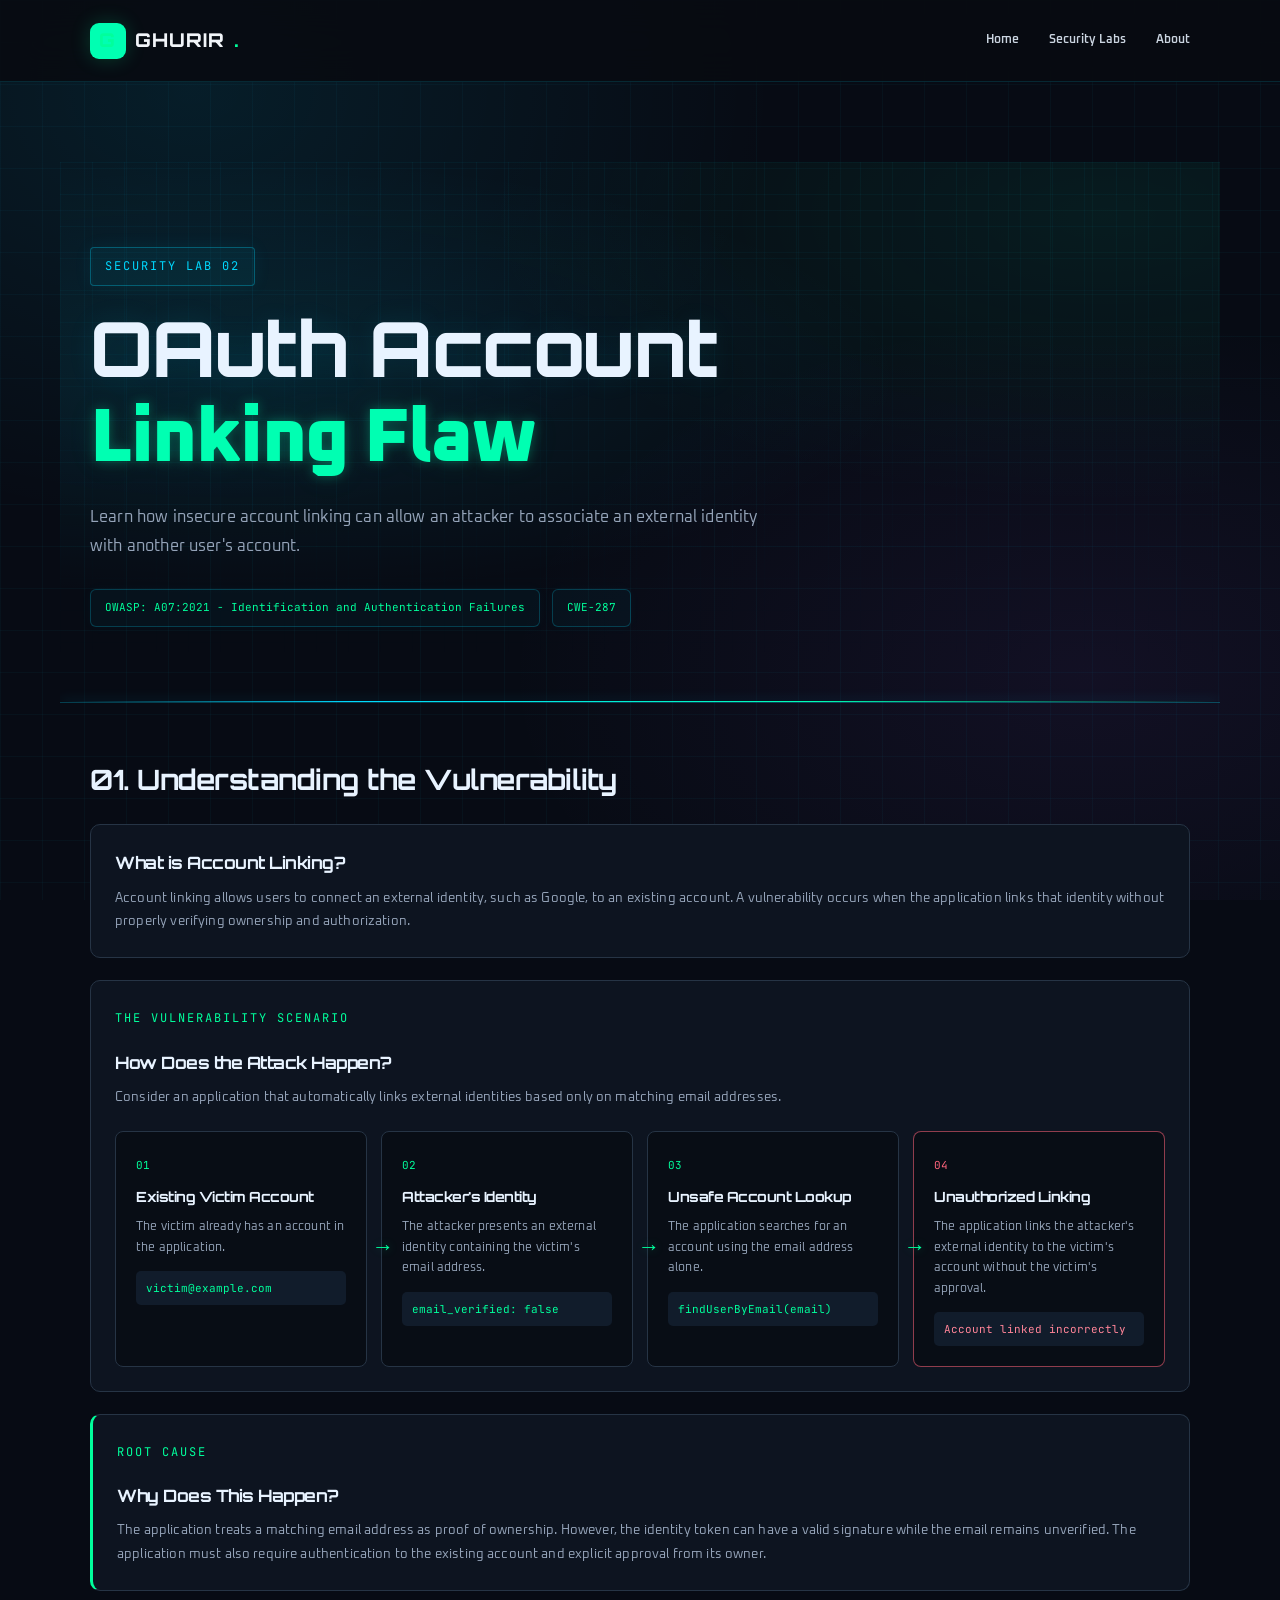
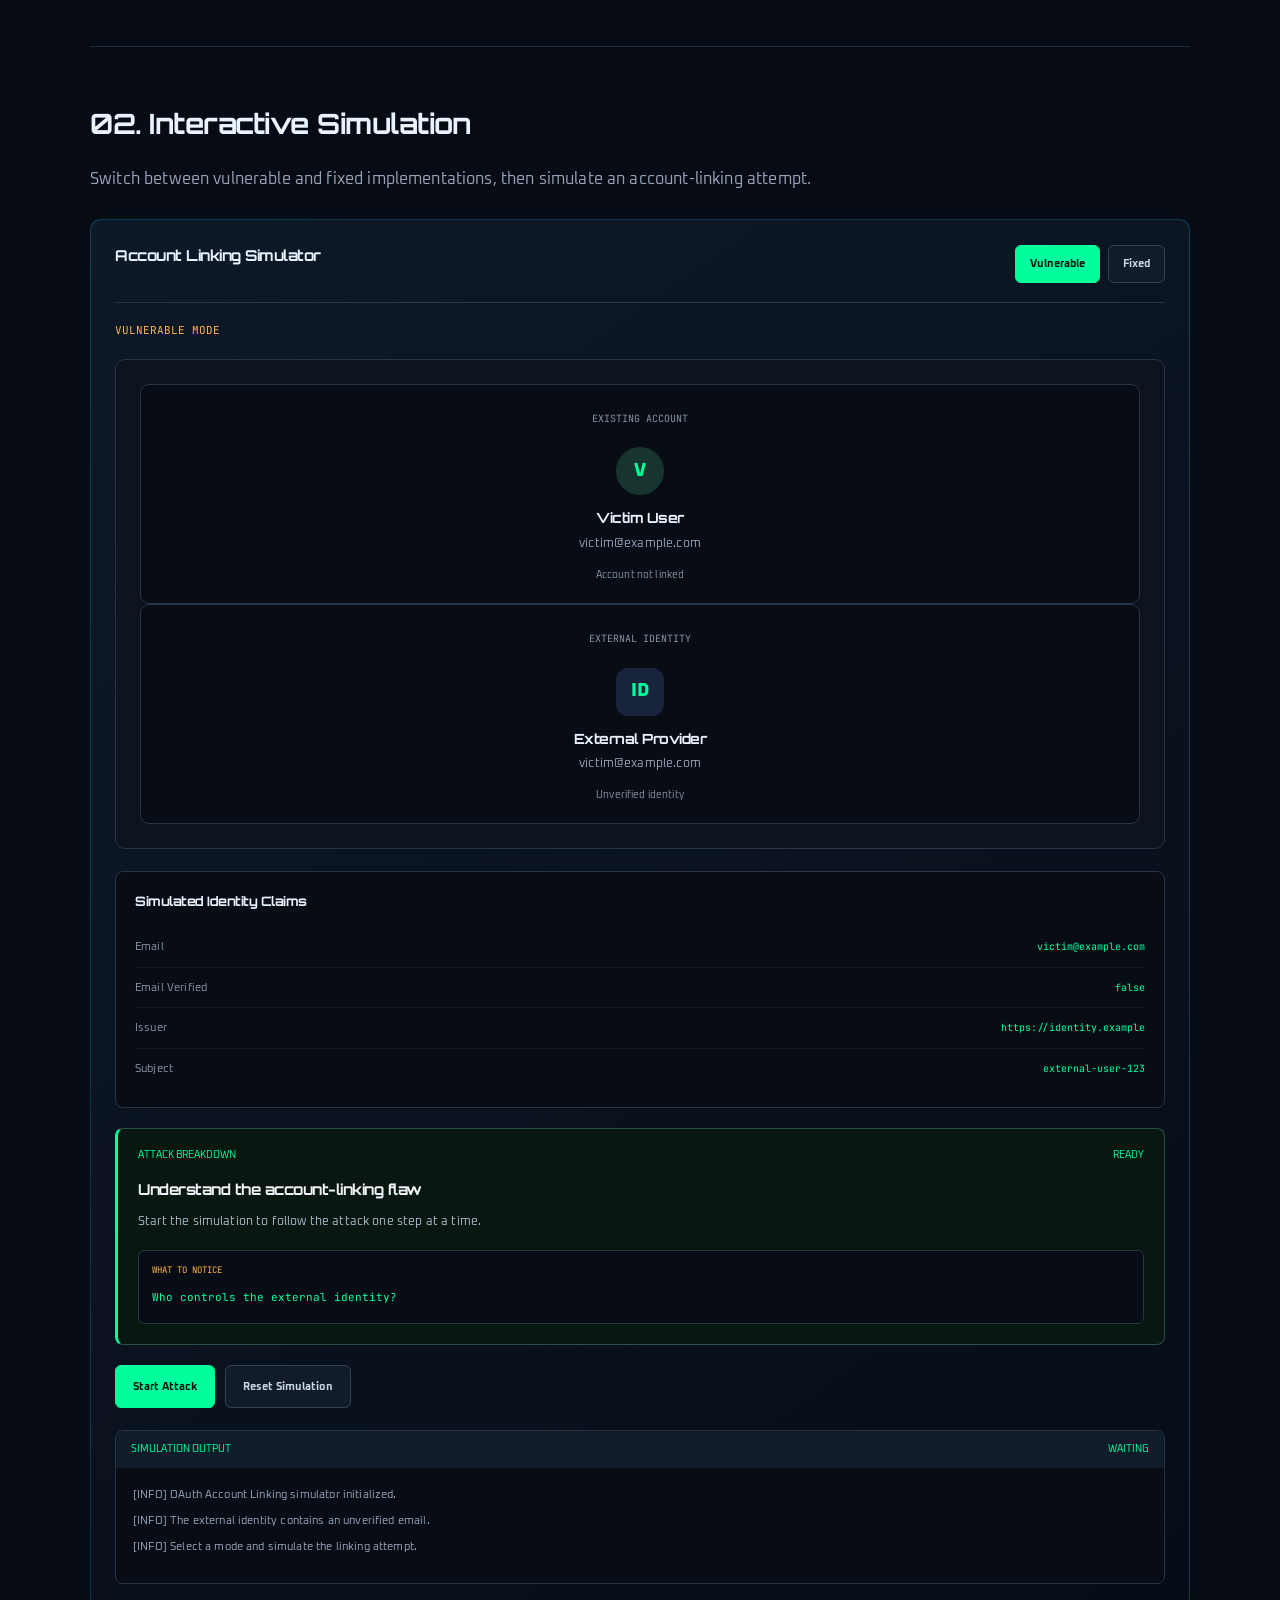
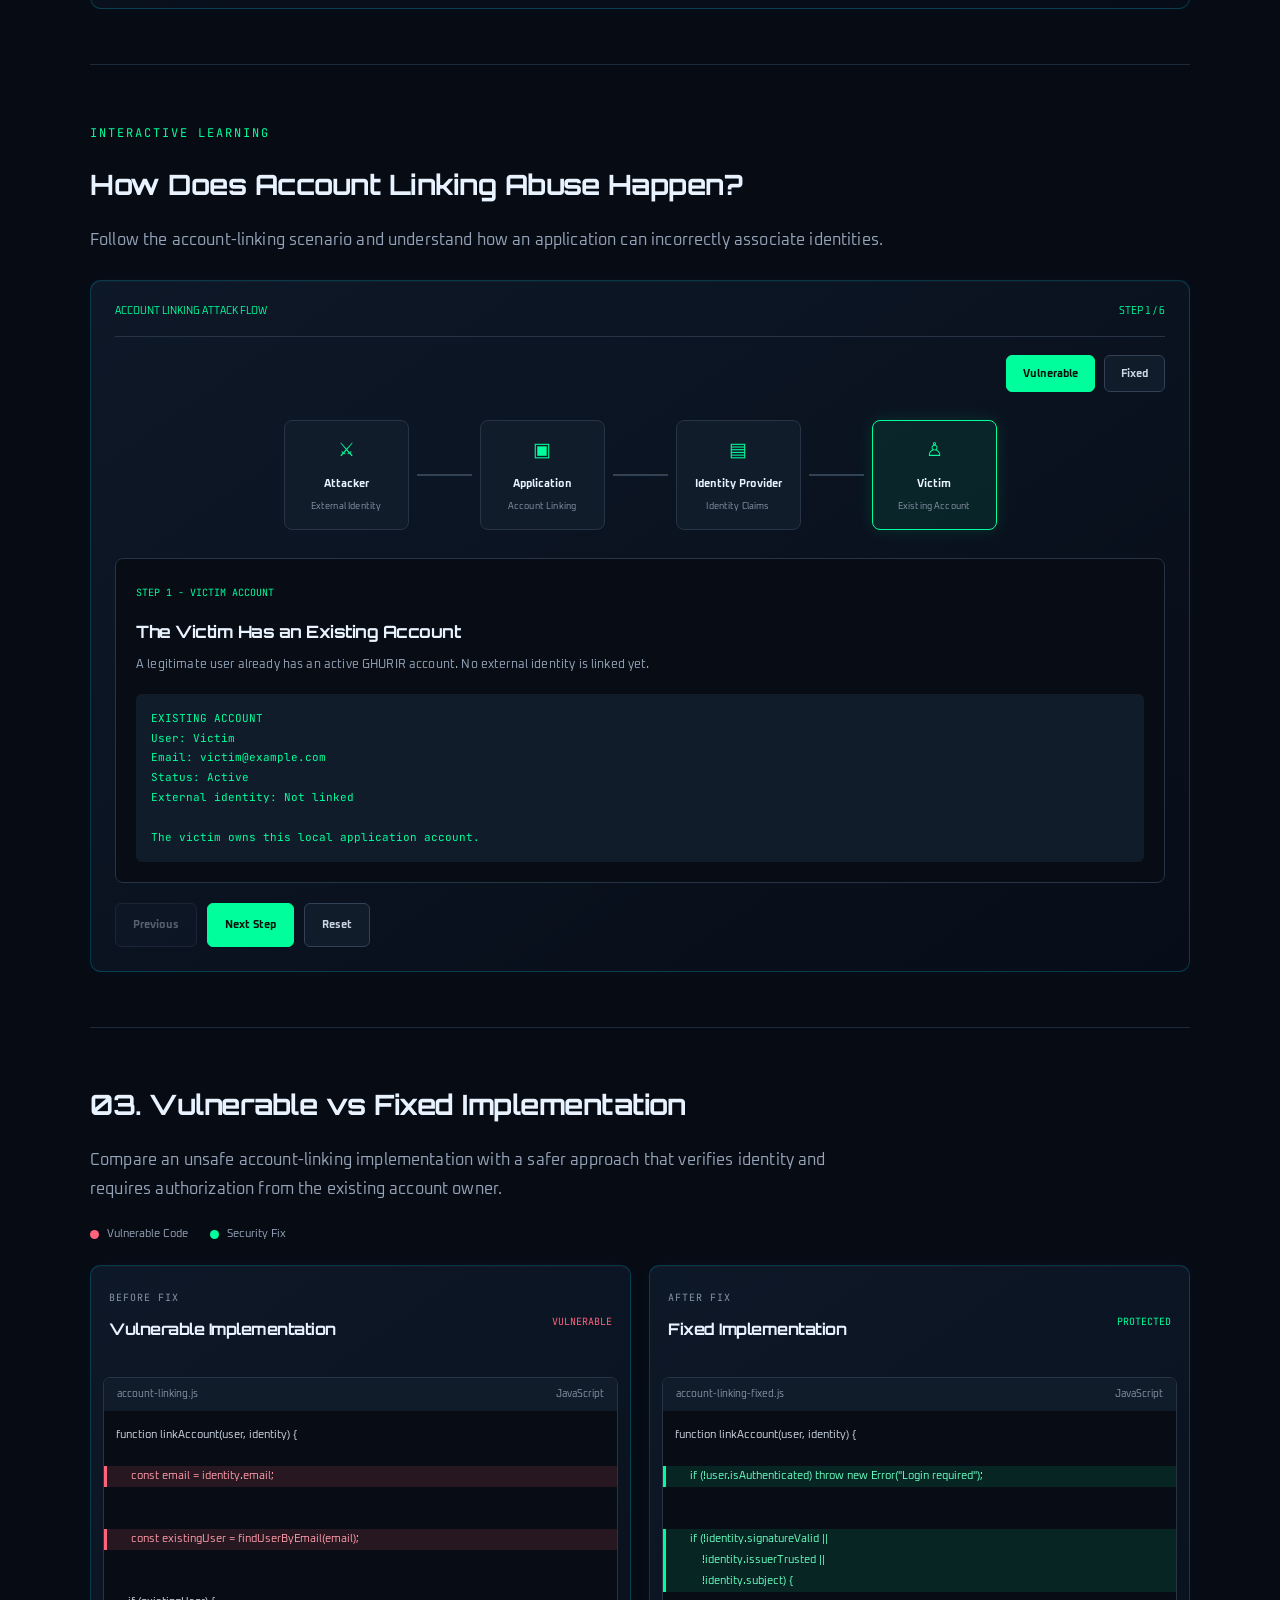
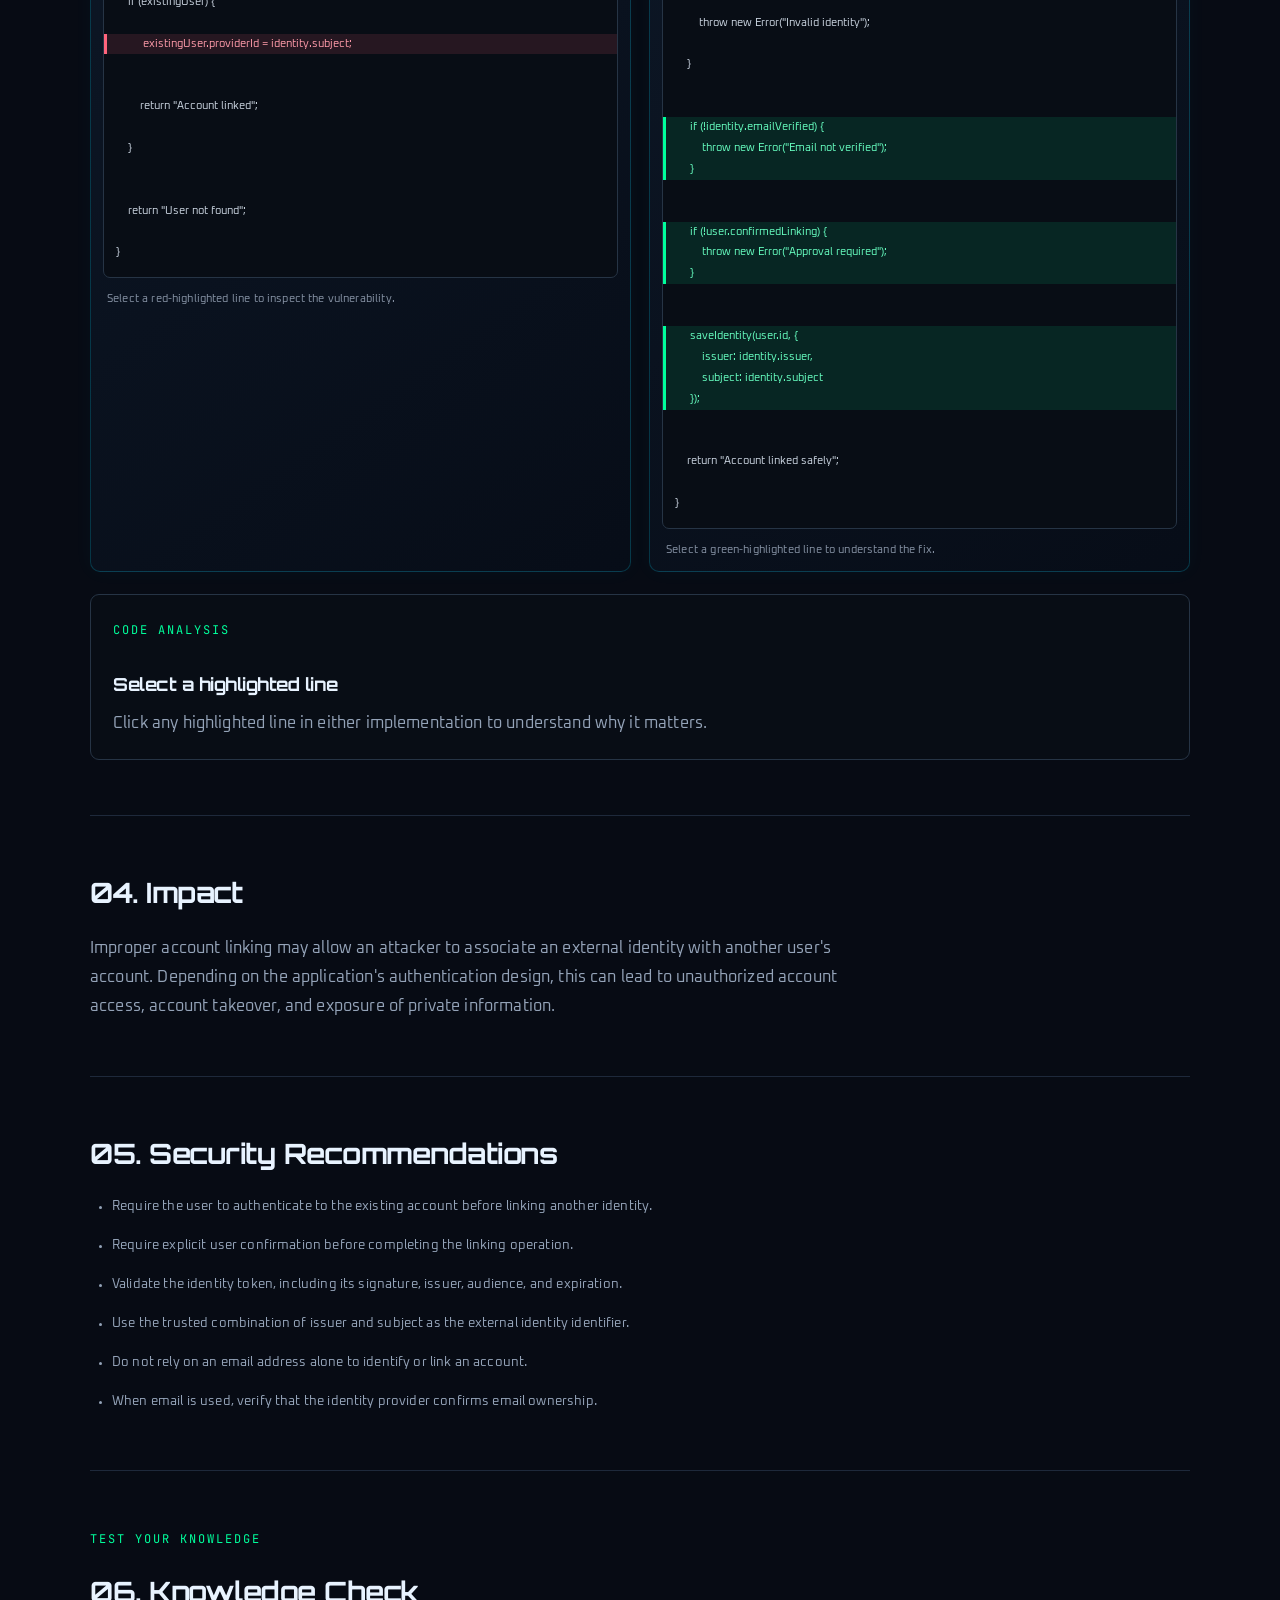
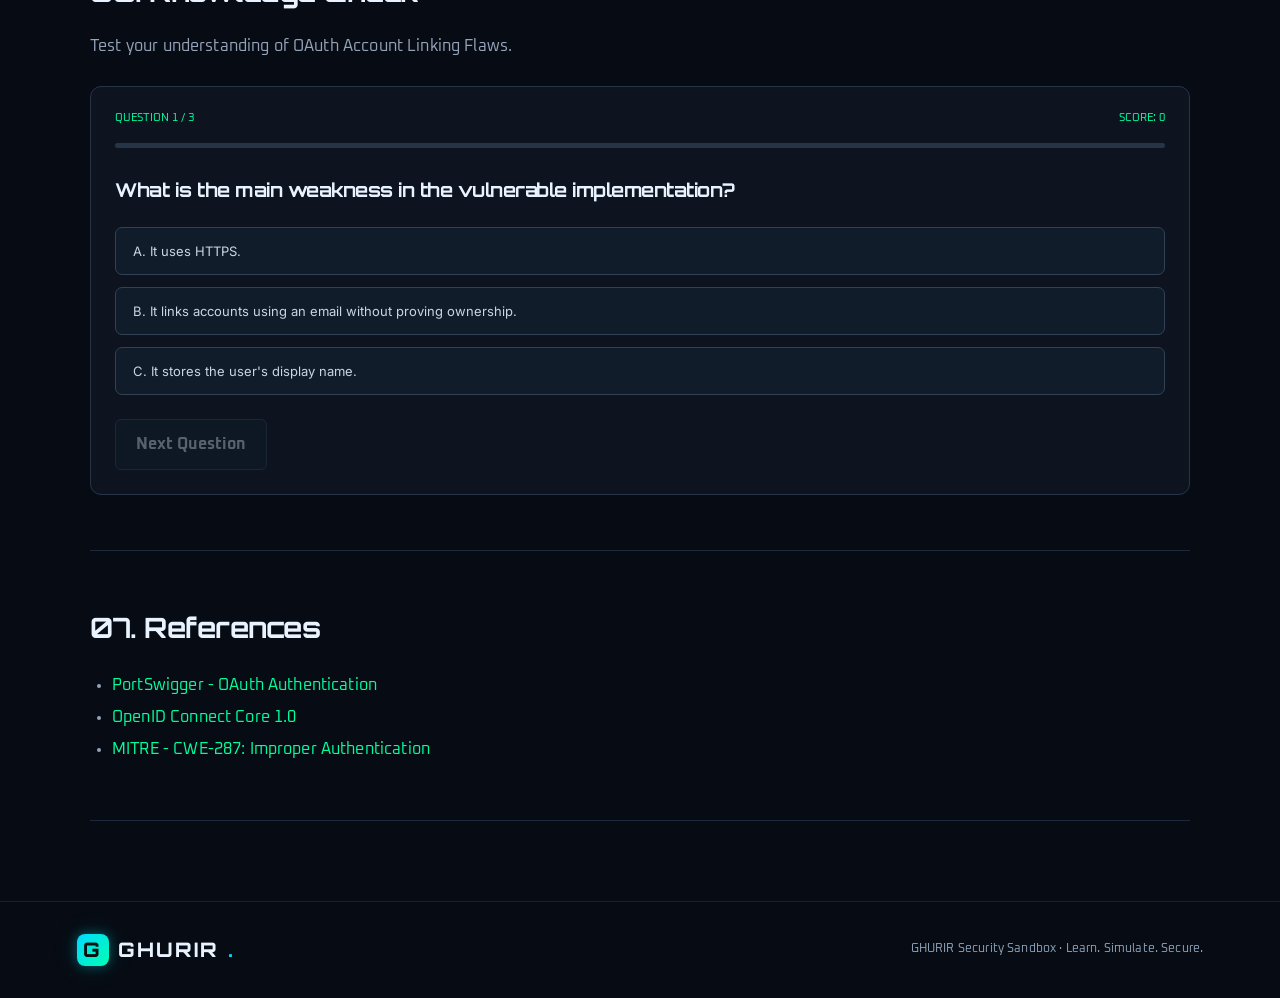
==== pages/oauth-linking.html @ 1323410d "Polish labs and improve UI consistency" ====
<!DOCTYPE html>
<html lang="en">
<head>
    <meta charset="UTF-8">
    <meta name="viewport" content="width=device-width, initial-scale=1.0">
    <meta name="description" content="Interactive OAuth Account Linking Security Lab">
    <title>OAuth Account Linking | GHURIR</title>

    <link rel="stylesheet" href="../css/style.css">
    <link rel="stylesheet" href="../css/lab.css">
</head>

<body>

<header class="navbar">
    <a href="../index.html" class="logo">
            <span class="logo-icon">G</span>
            GHURIR <span class="logo-dot">.</span>
        </a>

    <nav class="nav-links">
        <a href="../index.html">Home</a>
        <a href="../index.html#labs">Security Labs</a>
        <a href="../index.html#about">About</a>
    </nav>

</header>

<main class="lab-container">

    <!-- HERO -->

    <section class="lab-hero">
        <span class="lab-label">SECURITY LAB 02</span>

        <h1>OAuth Account <span>Linking Flaw</span></h1>

        <p>
            Learn how insecure account linking can allow an attacker
            to associate an external identity with another user's account.
        </p>

        <div class="lab-meta">
            <span>OWASP: A07:2021 - Identification and Authentication Failures</span>
            <span>CWE-287</span>
        </div>
    </section>


    <!-- UNDERSTANDING -->

    <section class="lab-section">
        <h2>01. Understanding the Vulnerability</h2>

        <div class="oauth-understanding-intro">
            <h3>What is Account Linking?</h3>
            <p>
                Account linking allows users to connect an external identity,
                such as Google, to an existing account. A vulnerability occurs
                when the application links that identity without properly
                verifying ownership and authorization.
            </p>
        </div>

        <div class="oauth-scenario">
            <div class="oauth-scenario-heading">
                <span class="lab-label">THE VULNERABILITY SCENARIO</span>
                <h3>How Does the Attack Happen?</h3>
                <p>
                    Consider an application that automatically links external
                    identities based only on matching email addresses.
                </p>
            </div>

            <div class="oauth-scenario-grid">
                <article class="oauth-scenario-card">
                    <span class="scenario-number">01</span>
                    <h4>Existing Victim Account</h4>
                    <p>The victim already has an account in the application.</p>
                    <code>victim@example.com</code>
                </article>

                <article class="oauth-scenario-card">
                    <span class="scenario-number">02</span>
                    <h4>Attacker's Identity</h4>
                    <p>
                        The attacker presents an external identity containing
                        the victim's email address.
                    </p>
                    <code>email_verified: false</code>
                </article>

                <article class="oauth-scenario-card">
                    <span class="scenario-number">03</span>
                    <h4>Unsafe Account Lookup</h4>
                    <p>
                        The application searches for an account using the
                        email address alone.
                    </p>
                    <code>findUserByEmail(email)</code>
                </article>

                <article class="oauth-scenario-card scenario-danger">
                    <span class="scenario-number">04</span>
                    <h4>Unauthorized Linking</h4>
                    <p>
                        The application links the attacker's external identity
                        to the victim's account without the victim's approval.
                    </p>
                    <code>Account linked incorrectly</code>
                </article>
            </div>
        </div>

        <div class="oauth-root-cause">
            <span class="lab-label">ROOT CAUSE</span>
            <h3>Why Does This Happen?</h3>
            <p>
                The application treats a matching email address as proof
                of ownership. However, the identity token can have a valid
                signature while the email remains unverified. The application
                must also require authentication to the existing account
                and explicit approval from its owner.
            </p>
        </div>
    </section>


    <!-- SIMULATION -->

    <section class="lab-section" id="oauthSimulation">
        <h2>02. Interactive Simulation</h2>

        <p>
            Switch between vulnerable and fixed implementations,
            then simulate an account-linking attempt.
        </p>

        <div class="oauth-simulator">

            <div class="oauth-sim-header">
                <h3>Account Linking Simulator</h3>

                <div class="oauth-mode-switch">
                    <button type="button"
                            id="oauthVulnerableBtn"
                            class="oauth-mode-btn active">
                        Vulnerable
                    </button>

                    <button type="button"
                            id="oauthFixedBtn"
                            class="oauth-mode-btn">
                        Fixed
                    </button>
                </div>
            </div>

            <div class="oauth-mode-status" id="oauthModeStatus">
                VULNERABLE MODE
            </div>

            <div class="oauth-scenario">

                <div class="oauth-user-card">
                    <span>EXISTING ACCOUNT</span>
                    <div class="oauth-avatar">V</div>
                    <h4>Victim User</h4>
                    <p>victim@example.com</p>
                    <small id="victimAccountStatus">Account not linked</small>
                </div>

                <div class="oauth-provider-card">
                    <span>EXTERNAL IDENTITY</span>
                    <div class="oauth-provider-icon">ID</div>
                    <h4>External Provider</h4>
                    <p id="externalEmail">victim@example.com</p>
                    <small id="externalIdentityStatus">Unverified identity</small>
                </div>

            </div>

            <div class="oauth-input-panel">
                <h4>Simulated Identity Claims</h4>

                <div class="oauth-claim">
                    <label>Email</label>
                    <code id="claimEmail">victim@example.com</code>
                </div>

                <div class="oauth-claim">
                    <label>Email Verified</label>
                    <code id="claimVerified">false</code>
                </div>

                <div class="oauth-claim">
                    <label>Issuer</label>
                    <code>https://identity.example</code>
                </div>

                <div class="oauth-claim">
                    <label>Subject</label>
                    <code>external-user-123</code>
                </div>
            </div>

            <div class="oauth-attack-breakdown">
                <div class="oauth-breakdown-header">
                    <span>ATTACK BREAKDOWN</span>
                    <span id="oauthAttackProgress">READY</span>
                </div>
                <h4 id="oauthAttackTitle">Understand the account-linking flaw</h4>
                <p id="oauthAttackDescription">
                    Start the simulation to follow the attack one step at a time.
                </p>
                <div class="oauth-attack-detail" id="oauthAttackDetail">
                    <span>WHAT TO NOTICE</span>
                    <code>Who controls the external identity?</code>
                </div>
            </div>

            <div class="oauth-actions">
                <button type="button" id="oauthAttackBtn">
                    Simulate Account Linking
                </button>

                <button type="button" id="oauthResetBtn">
                    Reset Simulation
                </button>
            </div>

            <div class="oauth-output">
                <div class="oauth-output-header">
                    <span>SIMULATION OUTPUT</span>
                    <span id="oauthResultStatus">WAITING</span>
                </div>

                <div id="oauthLog" aria-live="polite">
                    <p>[INFO] OAuth Account Linking simulator initialized.</p>
                    <p>Select a mode and simulate an account-linking attempt.</p>
                </div>
            </div>

        </div>
    </section>


    <!-- ATTACK WALKTHROUGH -->

    <section class="lab-section">
        <span class="lab-label">INTERACTIVE LEARNING</span>
        <h2>How Does Account Linking Abuse Happen?</h2>

        <p>
            Follow the account-linking scenario and understand
            how an application can incorrectly associate identities.
        </p>

        <div class="oauth-walkthrough" id="oauthWalkthrough">

            <div class="oauth-walkthrough-header">
                <span>ACCOUNT LINKING ATTACK FLOW</span>
                <span id="oauthWalkProgress">STEP 0 / 5</span>
            </div>

            <div class="oauth-walk-mode-switch">
                <button type="button"
                        id="oauthWalkVulnerableBtn"
                        class="oauth-walk-mode-btn active">
                    Vulnerable
                </button>
                <button type="button"
                        id="oauthWalkFixedBtn"
                        class="oauth-walk-mode-btn">
                    Fixed
                </button>
            </div>

            <div class="oauth-flow">
                <div class="oauth-flow-node" id="oauthAttackerNode">
                    <span>⚔</span>
                    <strong>Attacker</strong>
                    <small>External Identity</small>
                </div>

                <div class="oauth-flow-line" id="oauthLine1"></div>

                <div class="oauth-flow-node" id="oauthAppNode">
                    <span>▣</span>
                    <strong>Application</strong>
                    <small>Account Linking</small>
                </div>

                <div class="oauth-flow-line" id="oauthLine2"></div>

                <div class="oauth-flow-node" id="oauthProviderNode">
                    <span>▤</span>
                    <strong>Identity Provider</strong>
                    <small>Identity Claims</small>
                </div>

                <div class="oauth-flow-line" id="oauthLine3"></div>

                <div class="oauth-flow-node" id="oauthVictimNode">
                    <span>♙</span>
                    <strong>Victim</strong>
                    <small>Existing Account</small>
                </div>
            </div>

            <div class="oauth-step-panel">
                <span id="oauthWalkLabel">READY TO BEGIN</span>
                <h3 id="oauthWalkTitle">Understand the Attack</h3>
                <p id="oauthWalkDescription">
                    Start the walkthrough to see how unsafe account linking works.
                </p>

                <pre id="oauthWalkDetails">Waiting for simulation...</pre>
            </div>

            <div class="oauth-walk-controls">
                <button type="button" id="oauthWalkPrevious" disabled>
                    Previous
                </button>

                <button type="button" id="oauthWalkNext">
                    Start Simulation
                </button>

                <button type="button" id="oauthWalkReset">
                    Reset
                </button>
            </div>

        </div>
    </section>


    <!-- VULNERABLE IMPLEMENTATION -->

    <section class="lab-section" id="oauthCodeComparison">
        <h2>03. Vulnerable vs Fixed Implementation</h2>

        <p>
            Compare an unsafe account-linking implementation
            with a safer approach that verifies identity and
            requires authorization from the existing account owner.
        </p>

        <div class="comparison-legend">
            <span><i class="legend-dot vulnerable-dot"></i> Vulnerable Code</span>
            <span><i class="legend-dot fixed-dot"></i> Security Fix</span>
        </div>

        <div class="code-comparison-grid">

            <article class="comparison-card vulnerable-card">
                <div class="comparison-card-header">
                    <div>
                        <span class="code-label">BEFORE FIX</span>
                        <h3>Vulnerable Implementation</h3>
                    </div>
                    <span class="code-status">VULNERABLE</span>
                </div>

                <div class="code-window">
                    <div class="code-window-bar">
                        <span>account-linking.js</span>
                        <span>JavaScript</span>
                    </div>
                    <pre class="comparison-code"><code><span class="code-line">function linkAccount(user, identity) {</span>
<span class="code-line critical-line" data-explanation="The application takes the email claim from the external identity. At this point, the email has not been proven to belong to the person requesting the link.">    const email = identity.email;</span>
<span class="code-line"></span>
<span class="code-line critical-line" data-explanation="The application searches for an existing local account using only the supplied email. A matching email does not prove that the external identity belongs to that account owner.">    const existingUser = findUserByEmail(email);</span>
<span class="code-line"></span>
<span class="code-line">    if (existingUser) {</span>
<span class="code-line critical-line" data-explanation="This is the dangerous operation: the application attaches the external subject to the existing user's account without requiring that user to authenticate or approve the linking.">        existingUser.providerId = identity.subject;</span>
<span class="code-line"></span>
<span class="code-line">        return "Account linked";</span>
<span class="code-line">    }</span>
<span class="code-line"></span>
<span class="code-line">    return "User not found";</span>
<span class="code-line">}</span></code></pre>
                </div>

                <p class="code-hint">Select a red-highlighted line to inspect the vulnerability.</p>
            </article>

            <article class="comparison-card fixed-card">
                <div class="comparison-card-header">
                    <div>
                        <span class="code-label">AFTER FIX</span>
                        <h3>Fixed Implementation</h3>
                    </div>
                    <span class="code-status">PROTECTED</span>
                </div>

                <div class="code-window">
                    <div class="code-window-bar">
                        <span>account-linking-fixed.js</span>
                        <span>JavaScript</span>
                    </div>
                    <pre class="comparison-code"><code><span class="code-line">function linkAccount(user, identity) {</span>
<span class="code-line fix-line" data-explanation="The person must first authenticate to the existing local account. This helps prove they control the account they want to link.">    if (!user.isAuthenticated) throw new Error("Login required");</span>
<span class="code-line"></span>
<span class="code-line fix-line" data-explanation="The application validates the identity response, including its signature, trusted issuer, and subject. In a real OIDC implementation, audience and expiration must also be validated.">    if (!identity.signatureValid ||
        !identity.issuerTrusted ||
        !identity.subject) {</span>
<span class="code-line">        throw new Error("Invalid identity");</span>
<span class="code-line">    }</span>
<span class="code-line"></span>
<span class="code-line fix-line" data-explanation="Because this example relies on the email claim, it must be verified by the identity provider. A valid token signature alone does not prove email ownership.">    if (!identity.emailVerified) {
        throw new Error("Email not verified");
    }</span>
<span class="code-line"></span>
<span class="code-line fix-line" data-explanation="The existing account owner must explicitly approve the linking operation. This prevents an external identity from being attached without the owner's permission.">    if (!user.confirmedLinking) {
        throw new Error("Approval required");
    }</span>
<span class="code-line"></span>
<span class="code-line fix-line" data-explanation="The external identity is stored using issuer and subject together. This is the stable OIDC identity pair, rather than relying on email as the identity identifier.">    saveIdentity(user.id, {
        issuer: identity.issuer,
        subject: identity.subject
    });</span>
<span class="code-line"></span>
<span class="code-line">    return "Account linked safely";</span>
<span class="code-line">}</span></code></pre>
                </div>

                <p class="code-hint">Select a green-highlighted line to understand the fix.</p>
            </article>

        </div>

        <div class="code-explanation" id="codeExplanation">
            <span class="lab-label">CODE ANALYSIS</span>
            <h3 id="codeExplanationTitle">Select a highlighted line</h3>
            <p id="codeExplanationText">
                Click any highlighted line in either implementation to understand why it matters.
            </p>
        </div>

    </section>


    <!-- IMPACT -->

    <section class="lab-section">
        <h2>04. Impact</h2>

        <p>
            Improper account linking may allow an attacker to associate
            an external identity with another user's account.
            Depending on the application's authentication design,
            this can lead to unauthorized account access,
            account takeover, and exposure of private information.
        </p>
    </section>


    <!-- FIX EXPLANATION -->

    <section class="lab-section">
        <h2>05. Security Recommendations</h2>

        <ul class="oauth-recommendations">
            <li>Require the user to authenticate to the existing account before linking another identity.</li>
            <li>Require explicit user confirmation before completing the linking operation.</li>
            <li>Validate the identity token, including its signature, issuer, audience, and expiration.</li>
            <li>Use the trusted combination of issuer and subject as the external identity identifier.</li>
            <li>Do not rely on an email address alone to identify or link an account.</li>
            <li>When email is used, verify that the identity provider confirms email ownership.</li>
        </ul>
    </section>




 <!-- KNOWLEDGE CHECK -->

    <section class="lab-section" id="oauthKnowledgeCheck">
        <span class="lab-label">TEST YOUR KNOWLEDGE</span>
        <h2>06. Knowledge Check</h2>

        <p>
            Test your understanding of OAuth Account Linking Flaws.
        </p>

        <div class="quiz-container oauth-quiz" id="oauthQuiz">
            <div class="oauth-quiz-placeholder">
                Knowledge Check will be available soon.
            </div>
        </div>
    </section>

    <!-- REFERENCES -->

    <section class="lab-section">
        <h2>07. References</h2>

        <ul>
            <li>
                <a href="https://portswigger.net/web-security/oauth"
                   target="_blank" rel="noopener noreferrer">
                    PortSwigger - OAuth Authentication
                </a>
            </li>

            <li>
                <a href="https://openid.net/specs/openid-connect-core-1_0.html"
                   target="_blank" rel="noopener noreferrer">
                    OpenID Connect Core 1.0
                </a>
            </li>

            <li>
                <a href="https://cwe.mitre.org/data/definitions/287.html"
                   target="_blank" rel="noopener noreferrer">
                    MITRE - CWE-287: Improper Authentication
                </a>
            </li>
        </ul>
    </section>

</main>

<footer class="footer">
    <a href="../index.html" class="logo">
        <span class="logo-mark">G</span>
        GHURIR<span class="logo-dot">.</span>
    </a>

    <p>GHURIR Security Sandbox · Learn. Simulate. Secure.</p>
</footer>

<script src="../js/oauth-linking.js"></script>

</body>
</html>
---- css/style.css ----
@import url('https://fonts.googleapis.com/css2?family=Inter:wght@400;500;600;700;800;900&family=JetBrains+Mono:wght@400;500;600&family=Orbitron:wght@400;500;600;700;800&family=Oxanium:wght@400;500;600;700;800&display=swap');

:root {
    --bg: #080b12;
    --bg-secondary: #0d121c;
    --surface: #111925;
    --surface-hover: #162231;
    --primary: #00ff9c;
    --primary-dark: #00cc7d;
    --text: #f1f5f9;
    --muted: #8793a5;
    --border: rgba(255,255,255,0.08);
    --font-main: 'Inter', sans-serif;
    --font-code: 'JetBrains Mono', monospace;
}

* {
    margin: 0;
    padding: 0;
    box-sizing: border-box;
}

html {
    scroll-behavior: smooth;
    scroll-padding-top: 90px;
}

body {
    background: var(--bg);
    color: var(--text);
    font-family: var(--font-main);
    line-height: 1.6;
    overflow-x: hidden;
}

a {
    color: inherit;
    text-decoration: none;
}

button, input {
    font: inherit;
}

::selection {
    background: var(--primary);
    color: #06110c;
}

.container {
    width: min(1180px, calc(100% - 48px));
    margin-inline: auto;
}

.section-label {
    color: var(--primary);
    font-family: var(--font-code);
    font-size: 11px;
    font-weight: 600;
    letter-spacing: 2px;
}

.logo {
    display: inline-flex;
    align-items: center;
    gap: 9px;
    font-size: 20px;
    font-weight: 900;
    letter-spacing: 2px;
}

.logo-mark {
    display: grid;
    place-items: center;
    width: 32px;
    height: 32px;
    border-radius: 9px;
    background: var(--primary);
    color: #06110c;
    font-weight: 900;
    box-shadow: 0 0 20px rgba(0,255,156,.2);
}

.logo-dot {
    color: var(--primary);
}

.primary-button,
.secondary-button {
    display: inline-flex;
    align-items: center;
    justify-content: center;
    gap: 12px;
    min-height: 48px;
    padding: 0 22px;
    border-radius: 7px;
    font-size: 13px;
    font-weight: 700;
    transition: .25s ease;
}

.primary-button {
    background: var(--primary);
    color: #06110c;
}

.primary-button:hover {
    background: #62ffc0;
    transform: translateY(-3px);
    box-shadow: 0 8px 30px rgba(0,255,156,.18);
}

.secondary-button {
    border: 1px solid var(--border);
    color: var(--text);
}

.secondary-button:hover {
    border-color: var(--primary);
    color: var(--primary);
}

.footer {
    border-top: 1px solid var(--border);
    padding: 32px 6%;
    display: flex;
    align-items: center;
    justify-content: space-between;
    gap: 20px;
    color: var(--muted);
    font-size: 12px;
}

.footer .logo {
    color: var(--text);
}

@media (max-width: 700px) {
    .footer {
        flex-direction: column;
        text-align: center;
    }
}

/* ==========================================
   GHURIR — CYBER OPERATIONS VISUAL IDENTITY
========================================== */

:root {
    --bg: #070b14;
    --bg-secondary: #0a1220;
    --surface: #0e1929;
    --surface-hover: #14243a;
    --primary: #00ffb2;
    --primary-dark: #00d99a;
    --cyan: #00d9ff;
    --purple: #a855f7;
    --text: #e8f3ff;
    --muted: #8ca2b8;
    --border: rgba(0, 217, 255, 0.14);
    --font-display: 'Orbitron', sans-serif;
    --font-tech: 'Oxanium', sans-serif;
    --font-main: 'Inter', sans-serif;
    --font-code: 'JetBrains Mono', monospace;
}

body {
    background-color: var(--bg);
    background-image:
        linear-gradient(rgba(0, 217, 255, 0.035) 1px, transparent 1px),
        linear-gradient(90deg, rgba(0, 217, 255, 0.035) 1px, transparent 1px),
        radial-gradient(ellipse at 15% 10%, rgba(0, 217, 255, 0.09), transparent 38%),
        radial-gradient(ellipse at 85% 75%, rgba(168, 85, 247, 0.07), transparent 38%);
    background-size: 42px 42px, 42px 42px, auto, auto;
    background-attachment: fixed;
}

h1, h2, h3 {
    text-wrap: balance;
}

.logo {
    font-family: var(--font-display);
    letter-spacing: 2px;
}

.logo-mark,
.logo-icon {
    border-radius: 8px;
    background: linear-gradient(135deg, var(--cyan), var(--primary));
    box-shadow:
        0 0 12px rgba(0, 217, 255, 0.35),
        0 0 28px rgba(0, 255, 178, 0.12);
}

.logo-dot {
    color: var(--cyan);
}

.section-label,
.eyebrow,
.status-dot {
    font-family: var(--font-code);
}

.primary-button,
.nav-button {
    background: linear-gradient(110deg, var(--primary), var(--cyan));
    color: #041018;
    border: 1px solid rgba(0, 217, 255, 0.5);
    box-shadow: 0 0 18px rgba(0, 217, 255, 0.13);
}

.primary-button:hover,
.nav-button:hover {
    box-shadow:
        0 0 16px rgba(0, 255, 178, 0.3),
        0 0 35px rgba(0, 217, 255, 0.18);
    transform: translateY(-3px);
}

.secondary-button {
    border-color: rgba(0, 217, 255, 0.28);
    background: rgba(10, 18, 32, 0.55);
}

.secondary-button:hover {
    border-color: var(--cyan);
    color: var(--cyan);
    box-shadow: 0 0 18px rgba(0, 217, 255, 0.1);
}

::selection {
    background: var(--cyan);
    color: #061018;
}

:focus-visible {
    outline: 2px solid var(--cyan);
    outline-offset: 4px;
}

@media (prefers-reduced-motion: no-preference) {
    .logo-mark {
        animation: ghurirPulse 4s ease-in-out infinite;
    }

    @keyframes ghurirPulse {
        0%, 100% {
            box-shadow: 0 0 12px rgba(0, 217, 255, 0.25);
        }
        50% {
            box-shadow:
                0 0 18px rgba(0, 217, 255, 0.5),
                0 0 32px rgba(0, 255, 178, 0.16);
        }
    }
}

/* ==========================================
   FUTURISTIC CYBER TYPOGRAPHY
========================================== */

body,
body * {
    font-family: 'Oxanium', sans-serif;
}

h1, h2, h3, h4, h5, h6 {
    font-family: 'Orbitron', sans-serif;
    letter-spacing: -0.5px;
}

.logo,
.logo span,
.navbar .logo {
    font-family: 'Orbitron', sans-serif !important;
    font-weight: 800;
    letter-spacing: 2px;
}

button,
a,
input,
select,
textarea {
    font-family: 'Oxanium', sans-serif;
}

.lab-label,
code,
pre,
.terminal,
.terminal *,
.quiz-header,
.upload-log,
.upload-mode-status {
    font-family: 'JetBrains Mono', monospace !important;
}

p, li, small, label {
    font-family: 'Oxanium', sans-serif;
    letter-spacing: 0.15px;
}
---- css/lab.css ----
/* ==============================
   GHURIR - SECURITY LAB STYLES
================================ */

.lab-container {
    width: min(1100px, 90%);
    margin: 0 auto;
    padding: 80px 0;
}

.lab-hero {
    padding: 70px 0;
    border-bottom: 1px solid var(--border, #1e293b);
}

.lab-label {
    display: inline-block;
    color: #00ff9c;
    font-family: "JetBrains Mono", monospace;
    font-size: 12px;
    letter-spacing: 2px;
    margin-bottom: 20px;
}

.lab-hero h1 {
    font-size: clamp(42px, 7vw, 76px);
    line-height: 1.1;
    margin-bottom: 22px;
}

.lab-hero h1 span {
    color: #00ff9c;
}

.lab-hero p,
.lab-section > p {
    color: #94a3b8;
    line-height: 1.8;
    max-width: 800px;
}

.lab-meta {
    display: flex;
    flex-wrap: wrap;
    gap: 12px;
    margin-top: 28px;
}

.lab-meta span {
    padding: 9px 14px;
    border: 1px solid #263445;
    border-radius: 6px;
    color: #00ff9c;
    font-family: "JetBrains Mono", monospace;
    font-size: 11px;
}

.lab-section {
    padding: 55px 0;
    border-bottom: 1px solid #1e293b;
}

.lab-section h2 {
    font-size: 28px;
    margin-bottom: 18px;
}

.lab-section h3 {
    font-size: 16px;
    margin-bottom: 16px;
}

.simulation-panel {
    margin-top: 28px;
    padding: 26px;
    background: #0d1420;
    border: 1px solid #263445;
    border-radius: 12px;
}

.simulation-header,
.simulation-status {
    display: flex;
    justify-content: space-between;
    align-items: center;
    flex-wrap: wrap;
    gap: 16px;
}

.simulation-header {
    padding-bottom: 22px;
    border-bottom: 1px solid #263445;
    font-weight: 700;
}

.mode-switch {
    display: flex;
    gap: 8px;
}

.mode-btn,
.payload-btn,
.secondary-btn {
    padding: 10px 14px;
    border: 1px solid #334155;
    border-radius: 6px;
    background: #111c2b;
    color: #cbd5e1;
    cursor: pointer;
    font-family: inherit;
    transition: 0.2s ease;
}

.mode-btn:hover,
.payload-btn:hover,
.secondary-btn:hover {
    border-color: #00ff9c;
    color: #00ff9c;
}

.mode-btn.active {
    background: #00ff9c;
    color: #07110d;
    border-color: #00ff9c;
    font-weight: 700;
}

.simulation-status {
    padding: 18px 0;
    color: #94a3b8;
    font-family: "JetBrains Mono", monospace;
    font-size: 12px;
}

#modeStatus {
    color: #ffb84d;
    font-weight: 700;
}

.payload-section {
    margin-top: 18px;
}

.payload-buttons {
    display: flex;
    flex-wrap: wrap;
    gap: 10px;
}

.payload-btn {
    font-family: "JetBrains Mono", monospace;
    font-size: 11px;
    text-align: left;
}

.payload-btn.selected {
    border-color: #00ff9c;
    color: #00ff9c;
    background: #09251d;
}

.simulation-actions {
    display: flex;
    flex-wrap: wrap;
    gap: 10px;
    margin-top: 26px;
}

.primary-btn {
    padding: 12px 18px;
    border: 1px solid #00ff9c;
    border-radius: 6px;
    background: #00ff9c;
    color: #07110d;
    font-weight: 700;
    cursor: pointer;
    font-family: inherit;
}

.primary-btn:hover {
    background: #00d982;
}

.simulation-output {
    margin-top: 28px;
    padding-top: 22px;
    border-top: 1px solid #263445;
}

.simulation-log {
    min-height: 150px;
    max-height: 300px;
    overflow-y: auto;
    padding: 16px;
    border: 1px solid #263445;
    border-radius: 8px;
    background: #080d15;
    font-family: "JetBrains Mono", monospace;
    font-size: 12px;
}

.simulation-log p {
    margin: 0 0 12px;
    line-height: 1.7;
    overflow-wrap: anywhere;
}

.log-info {
    color: #94a3b8;
}

.log-success {
    color: #00ff9c;
}

.log-warning {
    color: #ffb84d;
}

.log-error {
    color: #ff647c;
}

.code-block {
    margin-top: 22px;
    padding: 24px;
    overflow-x: auto;
    border: 1px solid #263445;
    border-radius: 8px;
    background: #080d15;
    color: #cbd5e1;
    line-height: 1.8;
    font-size: 13px;
}

.lab-section ul {
    padding-left: 22px;
    color: #94a3b8;
    line-height: 2;
}

.lab-section a {
    color: #00ff9c;
    text-decoration: none;
}

.lab-section a:hover {
    text-decoration: underline;
}

@media (max-width: 650px) {
    .lab-container {
        padding: 45px 0;
    }

    .lab-hero {
        padding: 45px 0;
    }

    .lab-section {
        padding: 38px 0;
    }

    .lab-section h2 {
        font-size: 23px;
    }

    .simulation-panel {
        padding: 16px;
    }

    .simulation-header {
        align-items: flex-start;
    }

    .mode-switch {
        width: 100%;
    }

    .mode-btn {
        flex: 1;
    }

    .simulation-actions button {
        width: 100%;
    }
}

/* LAB PAGE NAVIGATION */

.navbar {
    min-height: 82px;
    padding: 0 7%;
    display: flex;
    align-items: center;
    justify-content: space-between;
    border-bottom: 1px solid var(--border);
    background: rgba(8, 11, 18, 0.92);
    backdrop-filter: blur(18px);
    position: sticky;
    top: 0;
    z-index: 100;
}

.logo-icon {
    display: grid;
    place-items: center;
    width: 36px;
    height: 36px;
    border-radius: 9px;
    background: var(--primary);
    color: #06110c;
    font-weight: 900;
    box-shadow: 0 0 20px rgba(0, 255, 156, 0.2);
}

.nav-links {
    display: flex;
    align-items: center;
    gap: 36px;
}

.nav-links a {
    color: var(--muted);
    font-size: 12px;
    font-weight: 600;
    transition: 0.2s;
}

.nav-links a:hover {
    color: var(--primary);
}

.nav-cta {
    padding: 10px 16px;
    border: 1px solid rgba(0, 255, 156, 0.35);
    border-radius: 6px;
    color: var(--primary);
    font-size: 12px;
    font-weight: 700;
    transition: 0.2s;
}

.nav-cta:hover {
    background: rgba(0, 255, 156, 0.09);
}

@media (max-width: 650px) {
    .navbar {
        padding: 0 5%;
    }

    .nav-links {
        display: none;
    }

    .nav-cta {
        font-size: 10px;
        padding: 9px;
    }
}

/* ATTACK WALKTHROUGH */

.walkthrough-panel {
    margin-top: 28px;
    padding: 26px;
    background: #0d1420;
    border: 1px solid #263445;
    border-radius: 12px;
}

.walkthrough-topbar,
.http-example-header {
    display: flex;
    justify-content: space-between;
    align-items: center;
    gap: 12px;
    color: #00ff9c;
    font-family: "JetBrains Mono", monospace;
    font-size: 11px;
}

.walkthrough-topbar {
    padding-bottom: 20px;
    border-bottom: 1px solid #263445;
}

.attack-diagram {
    display: grid;
    grid-template-columns: repeat(7, minmax(0, 1fr));
    align-items: center;
    gap: 8px;
    padding: 45px 0;
}

.attack-node {
    grid-column: span 1;
    min-width: 0;
    min-height: 125px;
    padding: 14px 6px;
    display: flex;
    flex-direction: column;
    justify-content: center;
    align-items: center;
    text-align: center;
    gap: 8px;
    background: #111c2b;
    border: 1px solid #263445;
    border-radius: 10px;
    transition: 0.3s ease;
}

.attack-node.active {
    border-color: #00ff9c;
    background: #09251d;
    box-shadow: 0 0 22px rgba(0,255,156,0.13);
    transform: translateY(-5px);
}

.attack-node.compromised {
    border-color: #ff647c;
    background: #29151d;
    box-shadow: 0 0 22px rgba(255,100,124,0.12);
}

.node-icon {
    font-size: 25px;
    color: #00ff9c;
}

.attack-node strong {
    font-size: 12px;
}

.attack-node small {
    color: #8793a5;
    font-size: 10px;
    overflow-wrap: anywhere;
}

.attack-connection {
    grid-column: span 1;
    min-width: 0;
    text-align: center;
}

.attack-connection span {
    display: block;
    color: #8793a5;
    font-size: 9px;
    margin-bottom: 10px;
}

.attack-connection div {
    height: 2px;
    width: 100%;
    background: #334155;
    position: relative;
}

.attack-connection.active div {
    background: #00ff9c;
    box-shadow: 0 0 10px #00ff9c;
}

.walkthrough-details {
    padding: 24px;
    background: #080d15;
    border: 1px solid #263445;
    border-radius: 9px;
}

.walkthrough-details h3 {
    margin: 12px 0;
    font-size: 22px;
}

.walkthrough-details > p {
    color: #94a3b8;
    line-height: 1.8;
}

.http-example {
    margin-top: 22px;
    border: 1px solid #263445;
    border-radius: 8px;
    overflow: hidden;
}

.http-example-header {
    justify-content: flex-start;
    padding: 13px 16px;
    background: #111c2b;
}

.http-example pre {
    min-height: 100px;
    padding: 18px;
    color: #00ff9c;
    font: 12px/1.8 "JetBrains Mono", monospace;
    white-space: pre-wrap;
    overflow-wrap: anywhere;
}

.walkthrough-controls {
    display: flex;
    flex-wrap: wrap;
    gap: 10px;
    margin-top: 22px;
}

.walkthrough-controls button:disabled {
    opacity: 0.35;
    cursor: not-allowed;
}

@media (max-width: 850px) {
    .attack-diagram {
        grid-template-columns: 1fr;
        gap: 10px;
        padding: 25px 0;
    }

    .attack-node {
        min-height: 95px;
    }

    .attack-connection {
        padding: 4px 0;
    }

    .attack-connection div {
        width: 2px;
        height: 18px;
        margin: auto;
    }

    .walkthrough-controls button {
        flex: 1;
    }
}

@media (max-width: 500px) {
    .walkthrough-panel {
        padding: 14px;
    }

    .walkthrough-details {
        padding: 16px;
    }

    .walkthrough-controls {
        flex-direction: column;
    }

    .walkthrough-controls button {
        width: 100%;
    }
}

/* WALKTHROUGH SCENARIO SWITCH */

.walkthrough-mode-switch {
    display: flex;
    justify-content: space-between;
    align-items: center;
    flex-wrap: wrap;
    gap: 12px;
    margin: 20px 0 5px;
    color: var(--muted);
    font: 11px "JetBrains Mono", monospace;
}

.walkthrough-mode-switch > div {
    display: flex;
    gap: 8px;
}

.walkthrough-mode-btn {
    padding: 9px 15px;
    border: 1px solid #334155;
    border-radius: 6px;
    background: #111c2b;
    color: #cbd5e1;
    cursor: pointer;
    font: 600 11px "Inter", sans-serif;
    transition: 0.2s ease;
}

.walkthrough-mode-btn:hover {
    border-color: #00ff9c;
}

.walkthrough-mode-btn.active {
    background: #00ff9c;
    color: #07110d;
    border-color: #00ff9c;
}

@media (max-width: 500px) {
    .walkthrough-mode-switch {
        align-items: flex-start;
        flex-direction: column;
    }
}


/* INTERACTIVE CODE COMPARISON */

.comparison-legend {
    display: flex;
    flex-wrap: wrap;
    gap: 22px;
    margin: 24px 0;
    color: #94a3b8;
    font: 11px "JetBrains Mono", monospace;
}

.comparison-legend span {
    display: flex;
    align-items: center;
    gap: 8px;
}

.legend-dot {
    width: 9px;
    height: 9px;
    border-radius: 50%;
}

.vulnerable-dot { background: #ff647c; }
.fixed-dot { background: #00ff9c; }

.code-comparison-grid {
    display: grid;
    grid-template-columns: repeat(2, minmax(0, 1fr));
    gap: 18px;
    margin-top: 20px;
}

.comparison-card {
    min-width: 0;
    overflow: hidden;
    border: 1px solid #263445;
    border-radius: 10px;
    background: #0d1420;
}

.vulnerable-card { border-top: 3px solid #ff647c; }
.fixed-card { border-top: 3px solid #00ff9c; }

.comparison-card-header {
    display: flex;
    justify-content: space-between;
    align-items: center;
    flex-wrap: wrap;
    gap: 10px;
    padding: 18px;
}

.code-label {
    color: #8793a5;
    font: 10px "JetBrains Mono", monospace;
    letter-spacing: 1px;
}

.comparison-card-header h3 {
    margin-top: 7px;
    font-size: 16px;
}

.code-status {
    font: 10px "JetBrains Mono", monospace;
    color: #ff647c;
}

.fixed-card .code-status { color: #00ff9c; }

.code-window {
    margin: 0 12px;
    overflow: hidden;
    border: 1px solid #263445;
    border-radius: 7px;
    background: #080d15;
}

.code-window-bar {
    display: flex;
    justify-content: space-between;
    padding: 10px 13px;
    background: #111c2b;
    color: #8793a5;
    font: 10px "JetBrains Mono", monospace;
}

.comparison-code {
    padding: 14px 0;
    overflow-x: auto;
    color: #cbd5e1;
    font: 11px/1.9 "JetBrains Mono", monospace;
}

.code-line {
    display: block;
    width: max-content;
    min-width: 100%;
    padding: 0 12px;
    white-space: pre;
}

.code-line.critical-line,
.code-line.fix-line {
    cursor: pointer;
    transition: background 0.2s;
}

.code-line.critical-line {
    background: rgba(255, 100, 124, 0.12);
    border-left: 3px solid #ff647c;
    color: #ff9baa;
}

.code-line.fix-line {
    background: rgba(0, 255, 156, 0.10);
    border-left: 3px solid #00ff9c;
    color: #67ffc1;
}

.code-line.critical-line:hover {
    background: rgba(255, 100, 124, 0.24);
}

.code-line.fix-line:hover {
    background: rgba(0, 255, 156, 0.22);
}

.code-line.selected {
    outline: 1px solid currentColor;
    outline-offset: -1px;
}

.code-hint {
    padding: 12px 16px;
    color: #8793a5;
    font-size: 11px;
}

.code-explanation {
    margin-top: 22px;
    padding: 22px;
    border: 1px solid #263445;
    border-radius: 9px;
    background: #080d15;
}

.code-explanation h3 {
    margin: 10px 0;
    font-size: 18px;
}

.code-explanation p {
    color: #94a3b8;
    line-height: 1.8;
}

.cache-concepts {
    display: grid;
    grid-template-columns: repeat(2, minmax(0, 1fr));
    gap: 14px;
    margin-top: 18px;
}

.cache-concepts > div {
    padding: 18px;
    background: #0d1420;
    border: 1px solid #263445;
    border-radius: 8px;
}

.cache-concepts h3 {
    margin-bottom: 8px;
    color: #00ff9c;
    font-size: 14px;
}

.cache-concepts p {
    color: #94a3b8;
    font-size: 12px;
    line-height: 1.7;
}

@media (max-width: 900px) {
    .code-comparison-grid {
        grid-template-columns: 1fr;
    }
}

@media (max-width: 550px) {
    .cache-concepts {
        grid-template-columns: 1fr;
    }
}

/* KNOWLEDGE CHECK QUIZ */

.quiz-container {
    margin-top: 25px;
    padding: 26px;
    background: #0d1420;
    border: 1px solid #263445;
    border-radius: 12px;
}

.quiz-header {
    display: flex;
    justify-content: space-between;
    gap: 15px;
    color: #00ff9c;
    font: 11px "JetBrains Mono", monospace;
}

.quiz-progress-track {
    height: 5px;
    margin: 18px 0 28px;
    background: #263445;
    border-radius: 10px;
    overflow: hidden;
}

#quizProgressBar {
    width: 33.33%;
    height: 100%;
    background: #00ff9c;
    transition: width .3s ease;
}

#quizQuestion {
    margin-bottom: 22px;
    font-size: 19px;
    line-height: 1.5;
}

#quizOptions {
    display: grid;
    gap: 12px;
}

.quiz-option {
    width: 100%;
    padding: 15px 17px;
    text-align: left;
    color: #cbd5e1;
    background: #111c2b;
    border: 1px solid #334155;
    border-radius: 7px;
    cursor: pointer;
    font: 13px "Inter", sans-serif;
    transition: .2s ease;
}

.quiz-option:hover:not(:disabled) {
    border-color: #00ff9c;
    transform: translateX(3px);
}

.quiz-option.correct {
    color: #67ffc1;
    border-color: #00ff9c;
    background: rgba(0,255,156,.10);
}

.quiz-option.incorrect {
    color: #ff8a9b;
    border-color: #ff647c;
    background: rgba(255,100,124,.10);
}

.quiz-option:disabled {
    cursor: default;
    opacity: 1;
}

#quizFeedback {
    display: none;
    margin-top: 20px;
    padding: 17px;
    border-radius: 7px;
    background: #111c2b;
    color: #cbd5e1;
    font-size: 13px;
    line-height: 1.8;
}

#quizFeedback.visible {
    display: block;
}

.quiz-controls {
    display: flex;
    gap: 12px;
    margin-top: 24px;
}

.quiz-controls button {
    padding: 12px 20px;
    border: 1px solid #334155;
    border-radius: 6px;
    background: #111c2b;
    color: #cbd5e1;
    font-weight: 700;
    cursor: pointer;
}

#quizNextBtn:not(:disabled),
#quizRestartBtn {
    background: #00ff9c;
    border-color: #00ff9c;
    color: #06110c;
}

.quiz-controls button:disabled {
    opacity: .4;
    cursor: not-allowed;
}

#quizResult {
    margin-top: 25px;
    padding: 25px;
    text-align: center;
    border: 1px solid #263445;
    border-radius: 9px;
    background: #080d15;
}

#quizResult h3 {
    color: #00ff9c;
    font-size: 24px;
    margin-bottom: 10px;
}

#quizResult p {
    color: #94a3b8;
    font-size: 13px;
}

@media (max-width: 600px) {
    .quiz-container {
        padding: 17px;
    }

    #quizQuestion {
        font-size: 16px;
    }

    .quiz-option {
        font-size: 12px;
    }
}

/* ==========================================
   OAUTH ACCOUNT LINKING LAB
========================================== */

.oauth-simulator,
.oauth-walkthrough,
.oauth-quiz {
    margin-top: 25px;
    padding: 24px;
    background: #0d1420;
    border: 1px solid #263445;
    border-radius: 11px;
}

.oauth-sim-header,
.oauth-walkthrough-header {
    display: flex;
    justify-content: space-between;
    align-items: center;
    flex-wrap: wrap;
    gap: 15px;
    padding-bottom: 18px;
    border-bottom: 1px solid #263445;
}

.oauth-sim-header h3 {
    font-size: 15px;
}

.oauth-mode-switch {
    display: flex;
    gap: 8px;
}

.oauth-mode-btn {
    padding: 9px 14px;
    border: 1px solid #334155;
    border-radius: 6px;
    background: #111c2b;
    color: #cbd5e1;
    cursor: pointer;
    font-size: 11px;
    font-weight: 700;
    transition: .2s;
}

.oauth-mode-btn.active {
    background: #00ff9c;
    border-color: #00ff9c;
    color: #06110c;
}

.oauth-mode-status {
    margin-top: 20px;
    color: #ffb547;
    font: 11px "JetBrains Mono", monospace;
}

.oauth-mode-status.fixed {
    color: #00ff9c;
}

.oauth-scenario {
    display: grid;
    grid-template-columns: repeat(2, minmax(0, 1fr));
    gap: 15px;
    margin: 22px 0;
}

.oauth-user-card,
.oauth-provider-card {
    padding: 20px;
    text-align: center;
    border: 1px solid #263445;
    border-radius: 9px;
    background: #080d15;
}

.oauth-user-card > span,
.oauth-provider-card > span {
    color: #8793a5;
    font: 10px "JetBrains Mono", monospace;
}

.oauth-avatar,
.oauth-provider-icon {
    width: 48px;
    height: 48px;
    margin: 17px auto 12px;
    display: grid;
    place-items: center;
    border-radius: 50%;
    background: #17352e;
    color: #00ff9c;
    font-weight: 900;
    font-size: 18px;
}

.oauth-provider-icon {
    border-radius: 12px;
    background: #17243b;
}

.oauth-user-card h4,
.oauth-provider-card h4 {
    font-size: 14px;
    margin-bottom: 5px;
}

.oauth-user-card p,
.oauth-provider-card p {
    color: #94a3b8;
    font-size: 12px;
    overflow-wrap: anywhere;
}

.oauth-user-card small,
.oauth-provider-card small {
    display: block;
    margin-top: 13px;
    color: #8793a5;
    font-size: 10px;
}

.oauth-input-panel {
    padding: 19px;
    border: 1px solid #263445;
    border-radius: 8px;
    background: #080d15;
}

.oauth-input-panel h4 {
    margin-bottom: 15px;
    font-size: 13px;
}

.oauth-claim {
    display: flex;
    justify-content: space-between;
    align-items: center;
    gap: 15px;
    padding: 11px 0;
    border-bottom: 1px solid rgba(255,255,255,.05);
}

.oauth-claim:last-child {
    border-bottom: 0;
}

.oauth-claim label {
    color: #8793a5;
    font-size: 11px;
}

.oauth-claim code {
    color: #00ff9c;
    font: 10px "JetBrains Mono", monospace;
    overflow-wrap: anywhere;
    text-align: right;
}

.oauth-actions,
.oauth-walk-controls {
    display: flex;
    flex-wrap: wrap;
    gap: 10px;
    margin-top: 20px;
}

.oauth-actions button,
.oauth-walk-controls button {
    padding: 12px 17px;
    border: 1px solid #334155;
    border-radius: 6px;
    background: #111c2b;
    color: #cbd5e1;
    cursor: pointer;
    font-weight: 700;
    font-size: 11px;
    transition: .2s;
}

.oauth-actions button:first-child,
.oauth-walk-controls button:nth-child(2) {
    background: #00ff9c;
    border-color: #00ff9c;
    color: #06110c;
}

.oauth-actions button:hover,
.oauth-walk-controls button:hover:not(:disabled) {
    transform: translateY(-2px);
}

.oauth-walk-controls button:disabled {
    opacity: .4;
    cursor: not-allowed;
}

.oauth-output {
    margin-top: 22px;
    overflow: hidden;
    border: 1px solid #263445;
    border-radius: 8px;
    background: #080d15;
}

.oauth-output-header {
    display: flex;
    justify-content: space-between;
    gap: 10px;
    padding: 12px 15px;
    background: #111c2b;
    color: #00ff9c;
    font: 10px "JetBrains Mono", monospace;
}

#oauthLog {
    min-height: 115px;
    max-height: 250px;
    overflow-y: auto;
    padding: 17px;
    color: #94a3b8;
    font: 11px/1.9 "JetBrains Mono", monospace;
}

#oauthLog p {
    margin-bottom: 5px;
}

.oauth-walkthrough-header {
    color: #00ff9c;
    font: 10px "JetBrains Mono", monospace;
}

.oauth-flow {
    display: flex;
    align-items: center;
    justify-content: center;
    gap: 8px;
    margin: 28px 0;
}

.oauth-flow-node {
    width: 125px;
    min-height: 110px;
    padding: 13px 7px;
    display: flex;
    flex-direction: column;
    align-items: center;
    justify-content: center;
    gap: 8px;
    background: #111c2b;
    border: 1px solid #263445;
    border-radius: 8px;
    text-align: center;
    transition: .25s;
}

.oauth-flow-node > span {
    color: #00ff9c;
    font-size: 19px;
}

.oauth-flow-node strong {
    font-size: 11px;
}

.oauth-flow-node small {
    color: #8793a5;
    font-size: 9px;
}

.oauth-flow-node.active {
    border-color: #00ff9c;
    background: rgba(0,255,156,.08);
    box-shadow: 0 0 18px rgba(0,255,156,.12);
}

.oauth-flow-node.compromised {
    border-color: #ff647c;
    background: rgba(255,100,124,.10);
}

.oauth-flow-line {
    flex: 1;
    min-width: 10px;
    max-width: 55px;
    height: 2px;
    background: #334155;
    transition: .2s;
}

.oauth-flow-line.active {
    background: #00ff9c;
    box-shadow: 0 0 10px rgba(0,255,156,.4);
}

.oauth-step-panel {
    padding: 20px;
    border: 1px solid #263445;
    border-radius: 8px;
    background: #080d15;
}

.oauth-step-panel > span {
    color: #00ff9c;
    font: 10px "JetBrains Mono", monospace;
}

.oauth-step-panel h3 {
    margin: 13px 0 10px;
    font-size: 17px;
}

.oauth-step-panel p {
    color: #94a3b8;
    font-size: 12px;
    line-height: 1.8;
}

#oauthWalkDetails {
    margin-top: 17px;
    padding: 15px;
    overflow-x: auto;
    background: #111c2b;
    border-radius: 6px;
    color: #00ff9c;
    font: 11px/1.8 "JetBrains Mono", monospace;
    white-space: pre-wrap;
}

.oauth-code-grid {
    display: grid;
    grid-template-columns: repeat(2, minmax(0, 1fr));
    gap: 16px;
    margin-top: 20px;
}

.oauth-code-card {
    min-width: 0;
    overflow: hidden;
    border: 1px solid #263445;
    border-radius: 9px;
    background: #0d1420;
}

.oauth-code-card > span {
    display: block;
    padding: 17px 17px 0;
    color: #8793a5;
    font: 10px "JetBrains Mono", monospace;
}

.oauth-code-card h3 {
    padding: 8px 17px 15px;
    font-size: 15px;
}

.oauth-code-card pre {
    margin: 0 12px 12px;
    padding: 16px;
    overflow-x: auto;
    background: #080d15;
    border: 1px solid #263445;
    border-radius: 7px;
    color: #cbd5e1;
    font: 10px/1.9 "JetBrains Mono", monospace;
}

.vulnerable-card {
    border-top: 3px solid #ff647c;
}

.fixed-card {
    border-top: 3px solid #00ff9c;
}

.oauth-recommendations {
    display: grid;
    gap: 13px;
    padding-left: 20px;
    color: #94a3b8;
    font-size: 13px;
    line-height: 1.8;
}

.oauth-quiz-placeholder {
    color: #8793a5;
    font-size: 12px;
}

@media (max-width: 850px) {
    .oauth-flow {
        flex-wrap: wrap;
    }

    .oauth-flow-node {
        width: 110px;
    }

    .oauth-code-grid {
        grid-template-columns: 1fr;
    }
}

@media (max-width: 550px) {
    .oauth-simulator,
    .oauth-walkthrough {
        padding: 15px;
    }

    .oauth-scenario {
        grid-template-columns: 1fr;
    }

    .oauth-flow {
        gap: 5px;
    }

    .oauth-flow-node {
        width: 100%;
        min-height: 90px;
    }

    .oauth-flow-line {
        display: none;
    }

    .oauth-claim {
        align-items: flex-start;
        flex-direction: column;
        gap: 6px;
    }

    .oauth-claim code {
        text-align: left;
    }
}


/* STEP-BY-STEP OAUTH ATTACK BREAKDOWN */
.oauth-attack-breakdown {
    margin: 20px 0;
    padding: 20px;
    border: 1px solid #285044;
    border-left: 3px solid #00ff9c;
    border-radius: 8px;
    background: #091711;
}

.oauth-breakdown-header {
    display: flex;
    justify-content: space-between;
    gap: 12px;
    margin-bottom: 16px;
    color: #00ff9c;
    font: 10px "JetBrains Mono", monospace;
}

.oauth-attack-breakdown h4 {
    margin-bottom: 10px;
    color: #f1f5f9;
    font-size: 15px;
}

.oauth-attack-breakdown p {
    margin-bottom: 16px;
    color: #aab7c8;
    font-size: 12px;
    line-height: 1.8;
}

.oauth-attack-detail {
    padding: 13px;
    border: 1px solid #263445;
    border-radius: 6px;
    background: #080d15;
}

.oauth-attack-detail span {
    display: block;
    margin-bottom: 8px;
    color: #ffb547;
    font: 9px "JetBrains Mono", monospace;
}

.oauth-attack-detail code {
    color: #00ff9c;
    font-size: 11px;
    white-space: normal;
    overflow-wrap: anywhere;
}


/* OAUTH QUIZ OPTION STYLING */
.oauth-quiz-option {
    display: block;
    width: 100%;
    padding: 13px 16px;
    margin: 10px 0;
    text-align: left;
    border: 1px solid #263445;
    border-radius: 7px;
    background: #080d15;
    color: #cbd5e1;
    cursor: pointer;
    font-size: 13px;
    line-height: 1.6;
    transition: .2s;
}

.oauth-quiz-option:hover:not(:disabled) {
    border-color: #00ff9c;
    background: #10251e;
}

.oauth-quiz-option.correct {
    border-color: #00ff9c;
    color: #00ff9c;
    background: #10251e;
}

.oauth-quiz-option.incorrect {
    border-color: #ff647c;
    color: #ff647c;
    background: #28131a;
}

.oauth-quiz-option:disabled {
    cursor: default;
    opacity: 1;
}


/* WALKTHROUGH VULNERABLE / FIXED MODE SWITCH */
.oauth-walk-mode-switch {
    display: flex;
    gap: 9px;
    margin: 18px 0 20px;
}

.oauth-walk-mode-btn {
    padding: 9px 16px;
    border: 1px solid #334155;
    border-radius: 6px;
    background: #111c2b;
    color: #cbd5e1;
    cursor: pointer;
    font-size: 11px;
    font-weight: 700;
    transition: .2s ease;
}

.oauth-walk-mode-btn:hover {
    border-color: #00ff9c;
}

.oauth-walk-mode-btn.active {
    background: #00ff9c;
    border-color: #00ff9c;
    color: #06110c;
}

.oauth-flow-node.protected {
    border-color: #00ff9c;
    background: rgba(0, 255, 156, .12);
    box-shadow: 0 0 14px rgba(0, 255, 156, .12);
}

@media (max-width: 600px) {
    .oauth-walk-mode-switch {
        flex-wrap: wrap;
    }
}


/* Align walkthrough mode switch to the right */
.oauth-walk-mode-switch {
    justify-content: flex-end;
    width: 100%;
}


/* OAUTH UNDERSTANDING AND ATTACK SCENARIO */

.oauth-understanding-intro,
.oauth-scenario,
.oauth-root-cause {
    margin-top: 22px;
    padding: 24px;
    border: 1px solid #263445;
    border-radius: 10px;
    background: #0d1420;
}

.oauth-understanding-intro h3,
.oauth-scenario-heading h3,
.oauth-root-cause h3 {
    margin-bottom: 10px;
    font-size: 17px;
}

.oauth-understanding-intro p,
.oauth-scenario-heading p,
.oauth-root-cause p {
    color: #94a3b8;
    font-size: 13px;
    line-height: 1.8;
}

.oauth-scenario-heading {
    margin-bottom: 20px;
}

.oauth-scenario-grid {
    display: grid;
    grid-template-columns: repeat(2, minmax(0, 1fr));
    gap: 14px;
}

.oauth-scenario-card {
    position: relative;
    min-width: 0;
    padding: 20px;
    border: 1px solid #263445;
    border-radius: 8px;
    background: #080d15;
}

.scenario-number {
    display: inline-block;
    margin-bottom: 14px;
    color: #00ff9c;
    font: 11px "JetBrains Mono", monospace;
}

.oauth-scenario-card h4 {
    margin-bottom: 9px;
    font-size: 14px;
}

.oauth-scenario-card p {
    min-height: 58px;
    color: #94a3b8;
    font-size: 12px;
    line-height: 1.7;
}

.oauth-scenario-card code {
    display: block;
    margin-top: 13px;
    padding: 10px;
    overflow-wrap: anywhere;
    border-radius: 5px;
    background: #111c2b;
    color: #00ff9c;
    font: 11px "JetBrains Mono", monospace;
}

.oauth-scenario-card.scenario-danger {
    border-color: rgba(255, 100, 124, .55);
}

.scenario-danger .scenario-number {
    color: #ff647c;
}

.scenario-danger code {
    color: #ff8498;
}

.oauth-root-cause {
    border-left: 3px solid #00ff9c;
}

@media (max-width: 700px) {
    .oauth-scenario-grid {
        grid-template-columns: 1fr;
    }

    .oauth-scenario-card p {
        min-height: auto;
    }
}

/* OAuth scenario layout refinement */
.oauth-scenario-heading {
    margin-bottom: 24px;
}

.oauth-scenario-grid {
    grid-template-columns: repeat(4, minmax(0, 1fr));
}

.oauth-scenario-card p {
    min-height: 82px;
}

@media (max-width: 900px) {
    .oauth-scenario-grid {
        grid-template-columns: repeat(2, minmax(0, 1fr));
    }
}

@media (max-width: 600px) {
    .oauth-scenario-grid {
        grid-template-columns: 1fr;
    }
}

/* OAuth scenario - full width layout */
.oauth-scenario {
    display: block;
}

.oauth-scenario-heading {
    width: 100%;
    margin-bottom: 22px;
}

.oauth-scenario-grid {
    display: grid;
    grid-template-columns: repeat(4, minmax(0, 1fr));
    width: 100%;
    gap: 14px;
}

.oauth-scenario-card {
    min-width: 0;
}

.oauth-scenario-card p {
    min-height: 0;
}

@media (max-width: 900px) {
    .oauth-scenario-grid {
        grid-template-columns: repeat(2, minmax(0, 1fr));
    }
}

@media (max-width: 600px) {
    .oauth-scenario-grid {
        grid-template-columns: 1fr;
    }
}

/* OAuth attack scenario flow arrows */
.oauth-scenario-card {
    position: relative;
}

.oauth-scenario-card:not(:last-child)::after {
    content: "→";
    position: absolute;
    right: -17px;
    top: 50%;
    transform: translate(50%, -50%);
    color: #00ff9c;
    font-size: 22px;
    font-weight: 800;
    z-index: 2;
    text-shadow: 0 0 10px rgba(0, 255, 156, 0.35);
}

@media (max-width: 900px) {
    .oauth-scenario-card::after {
        display: none;
    }
}

/* ==========================================
   FILE UPLOAD VULNERABILITY LAB
========================================== */

.upload-simulator,
.upload-walkthrough {
    margin-top: 25px;
    padding: 24px;
    background: #0d1420;
    border: 1px solid #263445;
    border-radius: 11px;
}

.upload-sim-header {
    display: flex;
    justify-content: space-between;
    align-items: center;
    flex-wrap: wrap;
    gap: 15px;
    padding-bottom: 18px;
    border-bottom: 1px solid #263445;
}

.upload-sim-header h3 {
    font-size: 15px;
}

.upload-mode-switch {
    display: flex;
    gap: 8px;
}

.upload-mode-btn {
    padding: 9px 14px;
    border: 1px solid #334155;
    border-radius: 6px;
    background: #111c2b;
    color: #cbd5e1;
    cursor: pointer;
    font-size: 11px;
    font-weight: 700;
    transition: .2s;
}

.upload-mode-btn.active {
    background: #00ff9c;
    border-color: #00ff9c;
    color: #06110c;
}

.upload-mode-status {
    margin-top: 18px;
    color: #ffb547;
    font: 11px "JetBrains Mono", monospace;
}

.upload-mode-status.fixed {
    color: #00ff9c;
}

.upload-payload-panel {
    margin-top: 22px;
}

.upload-payload-panel h4 {
    margin-bottom: 14px;
    font-size: 13px;
}

.upload-payloads {
    display: grid;
    grid-template-columns: repeat(3, minmax(0, 1fr));
    gap: 12px;
}

.upload-payload-btn {
    display: flex;
    flex-direction: column;
    align-items: flex-start;
    gap: 9px;
    padding: 17px;
    text-align: left;
    border: 1px solid #263445;
    border-radius: 8px;
    background: #080d15;
    color: #cbd5e1;
    cursor: pointer;
    transition: .2s;
}

.upload-payload-btn:hover,
.upload-payload-btn.selected {
    border-color: #00ff9c;
    background: rgba(0, 255, 156, .06);
}

.upload-payload-btn strong {
    color: #00ff9c;
    font: 10px "JetBrains Mono", monospace;
}

.upload-payload-btn span {
    font: 13px "JetBrains Mono", monospace;
    font-weight: 700;
    overflow-wrap: anywhere;
}

.upload-payload-btn small {
    color: #8793a5;
    font-size: 10px;
    line-height: 1.6;
}

.upload-file-preview {
    margin-top: 20px;
    padding: 20px;
    border: 1px solid #263445;
    border-radius: 8px;
    background: #080d15;
}

.upload-file-preview h3 {
    margin: 10px 0;
    color: #00ff9c;
    font: 15px "JetBrains Mono", monospace;
}

.upload-file-preview p {
    margin-bottom: 17px;
    color: #94a3b8;
    font-size: 12px;
}

.upload-file-preview button {
    margin-right: 7px;
    margin-top: 5px;
}

.upload-file-preview button:disabled {
    opacity: .4;
    cursor: not-allowed;
}

.upload-result {
    margin-top: 20px;
    padding: 20px;
    border: 1px solid #263445;
    border-radius: 8px;
    background: #080d15;
}

.upload-result > span {
    color: #8793a5;
    font: 10px "JetBrains Mono", monospace;
}

.upload-result h3 {
    margin: 10px 0;
    font-size: 16px;
}

.upload-result p {
    color: #94a3b8;
    font-size: 12px;
    line-height: 1.7;
}

.upload-result.success {
    border-color: #ff647c;
    background: rgba(255, 100, 124, .05);
}

.upload-result.success > span,
.upload-result.success h3 {
    color: #ff647c;
}

.upload-result.blocked {
    border-color: #00ff9c;
    background: rgba(0, 255, 156, .04);
}

.upload-result.blocked > span,
.upload-result.blocked h3 {
    color: #00ff9c;
}

.upload-log {
    margin-top: 20px;
    overflow: hidden;
    border: 1px solid #263445;
    border-radius: 8px;
    background: #080d15;
}

.upload-log-header {
    display: flex;
    justify-content: space-between;
    padding: 12px 15px;
    background: #111c2b;
    color: #00ff9c;
    font: 10px "JetBrains Mono", monospace;
}

#uploadLog {
    max-height: 180px;
    overflow-y: auto;
    padding: 14px;
}

#uploadLog p {
    margin: 7px 0;
    color: #94a3b8;
    font: 10px/1.7 "JetBrains Mono", monospace;
    overflow-wrap: anywhere;
}

/* UPLOAD WALKTHROUGH */

.upload-flow {
    display: flex;
    align-items: center;
    justify-content: center;
    gap: 12px;
    margin: 22px 0;
}

.upload-flow-node {
    flex: 1;
    min-width: 0;
    padding: 18px 10px;
    text-align: center;
    border: 1px solid #263445;
    border-radius: 8px;
    background: #080d15;
    transition: .2s;
}

.upload-flow-node > strong {
    display: block;
    margin-bottom: 12px;
    color: #00ff9c;
    font: 10px "JetBrains Mono", monospace;
}

.upload-flow-node h4 {
    margin-bottom: 7px;
    font-size: 12px;
}

.upload-flow-node small {
    color: #8793a5;
    font-size: 10px;
}

.upload-flow-node.active {
    border-color: #00ff9c;
    background: rgba(0, 255, 156, .08);
    box-shadow: 0 0 15px rgba(0, 255, 156, .08);
}

.upload-flow-node.danger {
    border-color: #ff647c;
    background: rgba(255, 100, 124, .08);
}

.upload-flow-line {
    width: 25px;
    height: 2px;
    flex-shrink: 0;
    background: #334155;
}

.upload-flow-line.active {
    background: #00ff9c;
    box-shadow: 0 0 8px rgba(0, 255, 156, .4);
}

.upload-step-panel {
    padding: 22px;
    border: 1px solid #263445;
    border-radius: 8px;
    background: #080d15;
}

.upload-step-panel > span {
    color: #00ff9c;
    font: 10px "JetBrains Mono", monospace;
}

.upload-step-panel h3 {
    margin: 12px 0;
    font-size: 16px;
}

.upload-step-panel p {
    color: #94a3b8;
    font-size: 12px;
    line-height: 1.7;
}

.upload-step-panel pre {
    margin-top: 15px;
    padding: 15px;
    overflow-x: auto;
    white-space: pre-wrap;
    overflow-wrap: anywhere;
    border-radius: 6px;
    background: #111c2b;
    color: #00ff9c;
    font: 10px/1.8 "JetBrains Mono", monospace;
}

.upload-walk-controls {
    display: flex;
    flex-wrap: wrap;
    gap: 10px;
    margin-top: 18px;
}

/* UPLOAD EXPLANATION */

.upload-explanation {
    margin-top: 20px;
    padding: 20px;
    border: 1px solid #263445;
    border-left: 3px solid #00ff9c;
    border-radius: 8px;
    background: #0d1420;
}

.upload-explanation h3 {
    margin-bottom: 10px;
    font-size: 14px;
}

.upload-explanation p {
    color: #94a3b8;
    font-size: 12px;
    line-height: 1.8;
}

.upload-recommendations {
    padding-left: 20px;
    color: #94a3b8;
    font-size: 13px;
    line-height: 2;
}

.upload-recommendations li {
    padding-left: 5px;
}

/* UPLOAD RESPONSIVE DESIGN */

@media (max-width: 900px) {
    .upload-payloads {
        grid-template-columns: repeat(2, minmax(0, 1fr));
    }
}

@media (max-width: 600px) {
    .upload-simulator,
    .upload-walkthrough {
        padding: 15px;
    }

    .upload-payloads {
        grid-template-columns: 1fr;
    }

    .upload-flow {
        flex-direction: column;
    }

    .upload-flow-node {
        width: 100%;
    }

    .upload-flow-line {
        width: 2px;
        height: 20px;
    }
}



/* FILE UPLOAD SIMULATOR - INTERACTION FIXES */
.upload-payload-btn.selected {
    border-color: #00ff9c;
    background: rgba(0, 255, 156, .06);
}

.upload-mode-status.fixed {
    color: #00ff9c;
}

.upload-file-preview button:disabled {
    opacity: .4;
    cursor: not-allowed;
}

#uploadLog .upload-log-entry {
    margin: 7px 0;
    color: #94a3b8;
    font: 10px/1.7 "JetBrains Mono", monospace;
    overflow-wrap: anywhere;
}

#uploadLog .upload-log-entry.danger {
    color: #ff647c;
}

#uploadLog .upload-log-entry.success {
    color: #00ff9c;
}


/* FILE UPLOAD WALKTHROUGH - FIVE MATCHING STAGES */
.upload-flow {
    display: grid;
    grid-template-columns: repeat(5, minmax(0, 1fr));
    align-items: stretch;
    gap: 12px;
}

.upload-flow-node {
    display: flex;
    flex-direction: column;
    justify-content: center;
    min-height: 125px;
    padding: 16px 10px;
}

.upload-flow-node h4 {
    overflow-wrap: anywhere;
}

.upload-flow-node.completed {
    border-color: rgba(0, 255, 156, .55);
    background: rgba(0, 255, 156, .035);
}

.upload-flow-node.active {
    border-color: #00ff9c;
    background: rgba(0, 255, 156, .10);
    box-shadow: 0 0 15px rgba(0, 255, 156, .10);
}

@media (max-width: 900px) {
    .upload-flow {
        grid-template-columns: repeat(3, minmax(0, 1fr));
    }
}

@media (max-width: 600px) {
    .upload-flow {
        grid-template-columns: repeat(2, minmax(0, 1fr));
    }
}

/* NAVBAR LAYOUT FIX */
.navbar {
    display: flex;
    align-items: center;
}

.navbar .nav-container {
    display: flex;
    align-items: center;
    justify-content: space-between;
    width: 100%;
    max-width: 1400px;
    margin: 0 auto;
    gap: 30px;
}

.navbar .logo {
    flex-shrink: 0;
    color: #f1f5f9;
    font-size: 19px;
    font-weight: 800;
    letter-spacing: 1px;
}

.navbar .logo span {
    color: #00ff9c;
}

.navbar nav {
    display: flex;
    align-items: center;
    gap: 30px;
    margin-left: auto;
}

.navbar nav a {
    color: #cbd5e1;
    font-size: 12px;
    font-weight: 600;
    transition: .2s;
}

.navbar nav a:hover {
    color: #00ff9c;
}

.navbar .nav-cta {
    flex-shrink: 0;
}

@media (max-width: 650px) {
    .navbar .nav-container {
        gap: 12px;
    }

    .navbar nav {
        display: none;
    }
}

/* FILE UPLOAD QUIZ - MATCH LAB 1 DESIGN */

#uploadQuizProgressBar {
    width: 33.33%;
    height: 100%;
    background: #00ff9c;
    transition: width .3s ease;
}

#uploadQuizQuestion {
    margin-bottom: 22px;
    font-size: 19px;
    line-height: 1.5;
}

#uploadQuizOptions {
    display: grid;
    gap: 12px;
}

#uploadQuizFeedback {
    display: none;
    margin-top: 20px;
    padding: 17px;
    border-radius: 7px;
    background: #111c2b;
    color: #cbd5e1;
    font-size: 13px;
    line-height: 1.8;
}

#uploadQuizFeedback.visible {
    display: block;
}

#uploadQuizNextBtn:not(:disabled),
#uploadQuizRestartBtn {
    background: #00ff9c;
    border-color: #00ff9c;
    color: #06110c;
}

#uploadQuizResult {
    margin-top: 25px;
    padding: 25px;
    text-align: center;
    border: 1px solid #263445;
    border-radius: 9px;
    background: #080d15;
}

#uploadQuizResult h3 {
    color: #00ff9c;
    font-size: 24px;
    margin-bottom: 10px;
}

#uploadQuizResult p {
    color: #94a3b8;
    font-size: 13px;
}


/* ==========================================
   GHURIR - UNIFIED CYBER LAB EFFECTS
========================================== */

.simulation-panel,
.walkthrough-panel,
.comparison-card,
.oauth-simulator,
.oauth-walkthrough,
.upload-simulator,
.upload-walkthrough {
    background:
        linear-gradient(145deg, rgba(14, 25, 41, 0.97), rgba(7, 13, 24, 0.98));
    border: 1px solid rgba(0, 217, 255, 0.20);
    box-shadow:
        0 0 20px rgba(0, 217, 255, 0.035),
        inset 0 1px 0 rgba(255, 255, 255, 0.025);
    transition: border-color 0.3s ease, box-shadow 0.3s ease,
                transform 0.3s ease;
}

.simulation-panel:hover,
.walkthrough-panel:hover,
.oauth-simulator:hover,
.oauth-walkthrough:hover,
.upload-simulator:hover,
.upload-walkthrough:hover {
    border-color: rgba(0, 217, 255, 0.42);
    box-shadow:
        0 0 24px rgba(0, 217, 255, 0.07),
        0 0 45px rgba(0, 255, 178, 0.025);
}

.comparison-card:hover {
    border-color: rgba(0, 217, 255, 0.4);
    box-shadow: 0 0 22px rgba(0, 217, 255, 0.07);
}

.mode-btn,
.payload-btn,
.secondary-btn,
.oauth-mode-btn,
.upload-mode-btn,
.upload-payload-btn,
.quiz-controls button {
    transition: all 0.25s ease;
}

.mode-btn:hover,
.payload-btn:hover,
.secondary-btn:hover,
.oauth-mode-btn:hover,
.upload-mode-btn:hover,
.upload-payload-btn:hover,
.quiz-controls button:hover:not(:disabled) {
    border-color: var(--cyan);
    box-shadow: 0 0 14px rgba(0, 217, 255, 0.15);
    transform: translateY(-2px);
}

.primary-btn,
.primary-button {
    box-shadow: 0 0 14px rgba(0, 255, 178, 0.12);
    transition: all 0.25s ease;
}

.primary-btn:hover,
.primary-button:hover {
    box-shadow:
        0 0 18px rgba(0, 255, 178, 0.3),
        0 0 30px rgba(0, 217, 255, 0.12);
}

.lab-meta span {
    border-color: rgba(0, 217, 255, 0.22);
    box-shadow: 0 0 12px rgba(0, 217, 255, 0.035);
}

@media (prefers-reduced-motion: reduce) {
    .simulation-panel,
    .walkthrough-panel,
    .comparison-card,
    .oauth-simulator,
    .oauth-walkthrough,
    .upload-simulator,
    .upload-walkthrough,
    button {
        transition: none !important;
    }
}


/* ==========================================
   GHURIR — CYBER HERO EXPERIENCE
========================================== */

.lab-hero {
    position: relative;
    isolation: isolate;
    overflow: hidden;
    padding: 85px 30px 75px;
    margin: 0 -30px;
    border-bottom: 1px solid rgba(0, 217, 255, 0.25);
    background:
        radial-gradient(ellipse at 15% 40%, rgba(0, 217, 255, 0.09), transparent 48%),
        radial-gradient(ellipse at 90% 10%, rgba(0, 255, 178, 0.07), transparent 42%);
}

.lab-hero::before {
    content: "";
    position: absolute;
    inset: 0;
    z-index: -1;
    background-image:
        linear-gradient(rgba(0, 217, 255, 0.045) 1px, transparent 1px),
        linear-gradient(90deg, rgba(0, 217, 255, 0.045) 1px, transparent 1px);
    background-size: 32px 32px;
    mask-image: linear-gradient(to bottom, black, transparent 95%);
    pointer-events: none;
}

.lab-hero::after {
    content: "";
    position: absolute;
    bottom: 0;
    left: 0;
    width: 100%;
    height: 1px;
    background: linear-gradient(
        90deg,
        transparent,
        #00d9ff 25%,
        #00ffb2 65%,
        transparent
    );
    box-shadow: 0 0 12px rgba(0, 217, 255, 0.45);
}

.lab-hero .lab-label {
    padding: 9px 14px;
    border: 1px solid rgba(0, 217, 255, 0.3);
    border-radius: 4px;
    background: rgba(0, 217, 255, 0.055);
    color: #00d9ff;
    box-shadow: 0 0 18px rgba(0, 217, 255, 0.07);
}

.lab-hero h1 {
    position: relative;
    max-width: 950px;
    font-family: 'Orbitron', sans-serif;
    font-weight: 800;
    letter-spacing: -1.5px;
    text-shadow: 0 0 28px rgba(0, 217, 255, 0.10);
}

.lab-hero h1 span {
    color: #00ffb2;
    text-shadow:
        0 0 12px rgba(0, 255, 178, 0.28),
        0 0 30px rgba(0, 255, 178, 0.10);
}

.lab-hero p {
    position: relative;
    z-index: 1;
    max-width: 700px;
}

.lab-meta span {
    background: rgba(0, 217, 255, 0.035);
    border-color: rgba(0, 217, 255, 0.22);
    transition: .25s ease;
}

.lab-meta span:hover {
    border-color: #00d9ff;
    box-shadow: 0 0 14px rgba(0, 217, 255, 0.12);
}

@media (max-width: 700px) {
    .lab-hero {
        margin: 0 -5%;
        padding: 65px 5% 55px;
    }

    .lab-hero h1 {
        letter-spacing: -0.5px;
    }
}

@media (prefers-reduced-motion: no-preference) {
    .lab-hero .lab-label,
    .lab-hero h1,
    .lab-hero p,
    .lab-hero .lab-meta {
        animation: labHeroReveal .7s ease both;
    }

    .lab-hero h1 { animation-delay: .08s; }
    .lab-hero p { animation-delay: .16s; }
    .lab-hero .lab-meta { animation-delay: .24s; }

    @keyframes labHeroReveal {
        from {
            opacity: 0;
            transform: translateY(12px);
        }
        to {
            opacity: 1;
            transform: translateY(0);
        }
    }
}


/* Keep multi-word highlighted hero titles together */
@media (min-width: 701px) {
    .lab-hero h1 span {
        white-space: nowrap;
    }
}


/* Unified Knowledge Check — all three labs */
#uploadQuizProgressBar,
#quizProgressBar {
    height: 100%;
    background: linear-gradient(90deg, #00ffb2, #00d9ff);
    transition: width .3s ease;
}

#uploadQuizQuestion,
#oauthQuiz #quizQuestion {
    margin-bottom: 22px;
    font-size: 19px;
    line-height: 1.5;
}

#uploadQuizOptions,
#oauthQuiz #quizOptions {
    display: grid;
    gap: 12px;
}

#uploadQuizFeedback,
#oauthQuiz #quizFeedback {
    display: none;
    margin-top: 20px;
    padding: 17px;
    border-radius: 7px;
    background: #111c2b;
    color: #cbd5e1;
    font-size: 13px;
    line-height: 1.8;
}

#uploadQuizFeedback.visible,
#oauthQuiz #quizFeedback.visible {
    display: block;
}

#uploadQuizResult,
#oauthQuiz #quizResult {
    margin-top: 25px;
    padding: 25px;
    text-align: center;
    border: 1px solid #263445;
    border-radius: 9px;
    background: #080d15;
}

#uploadQuizResult h3,
#oauthQuiz #quizResult h3 {
    color: #00ff9c;
    font-size: 24px;
    margin-bottom: 10px;
}

#uploadQuizResult p,
#oauthQuiz #quizResult p {
    color: #94a3b8;
    font-size: 13px;
}
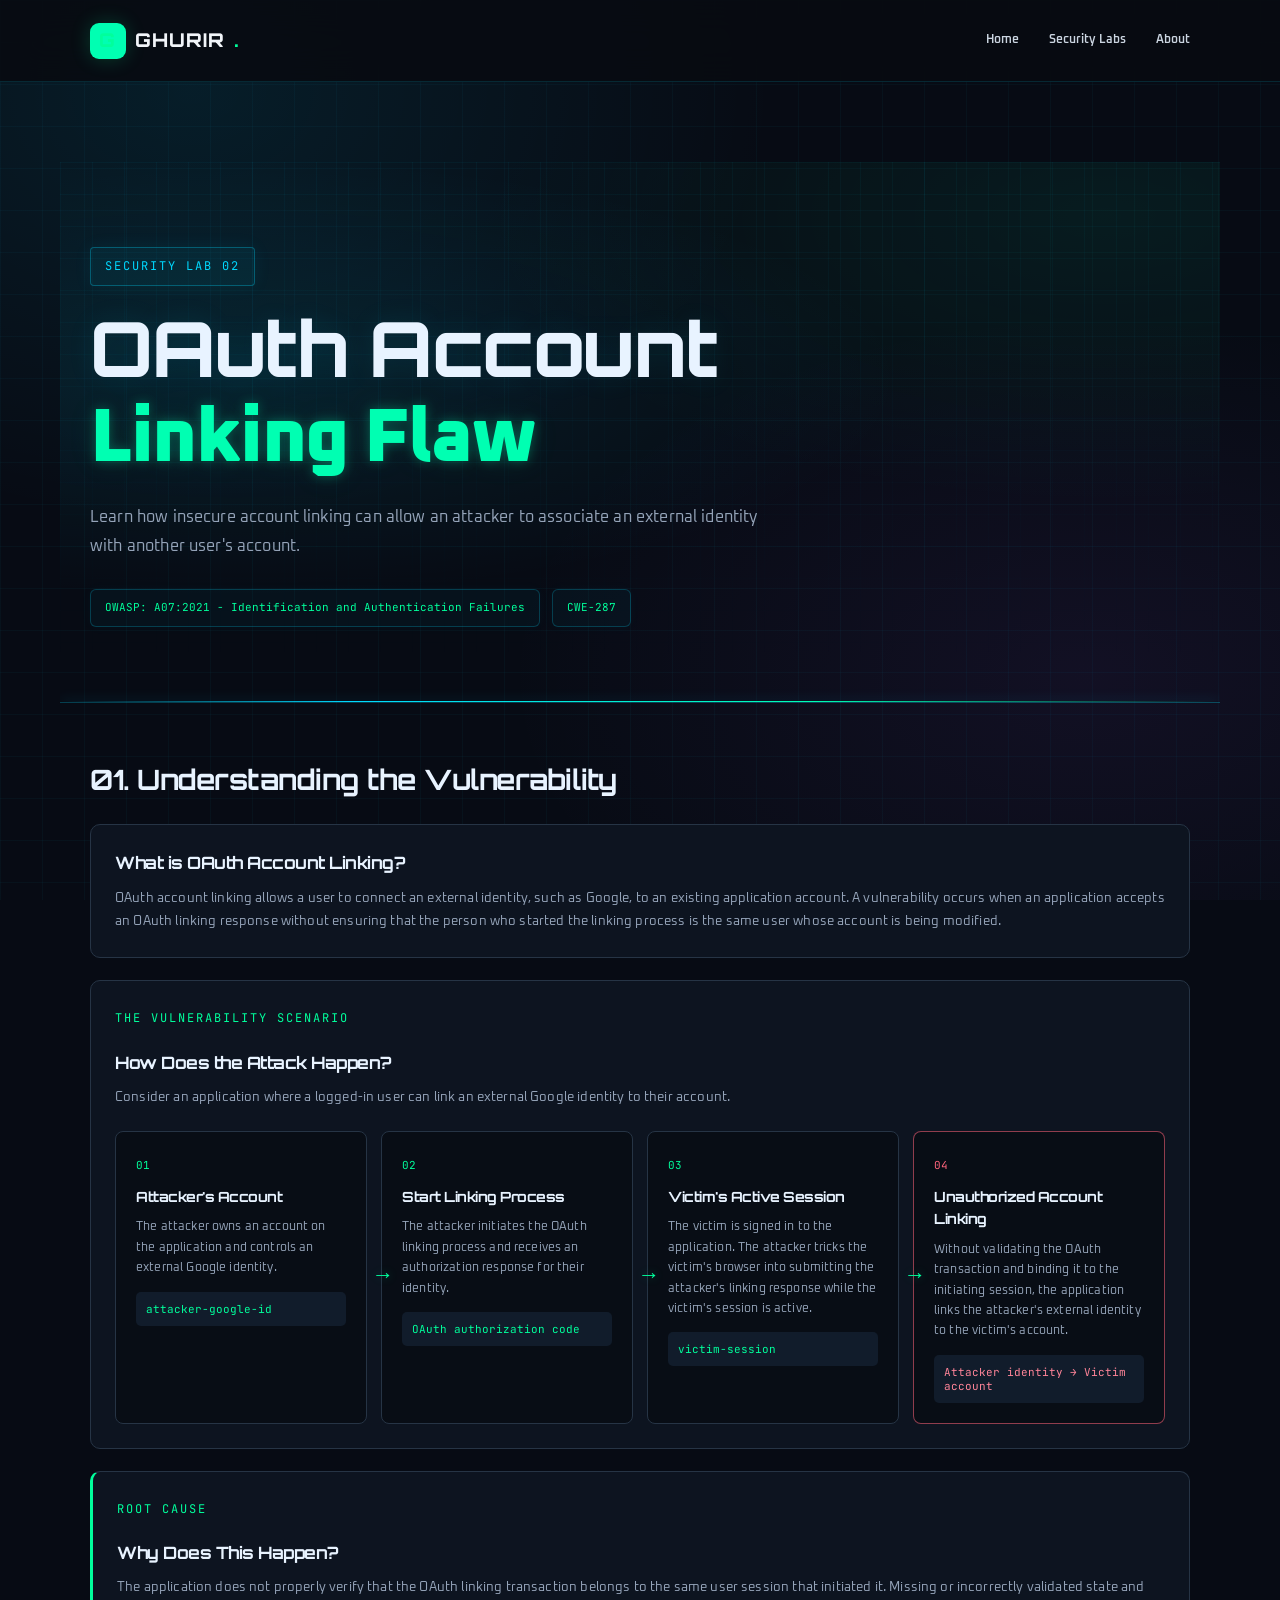
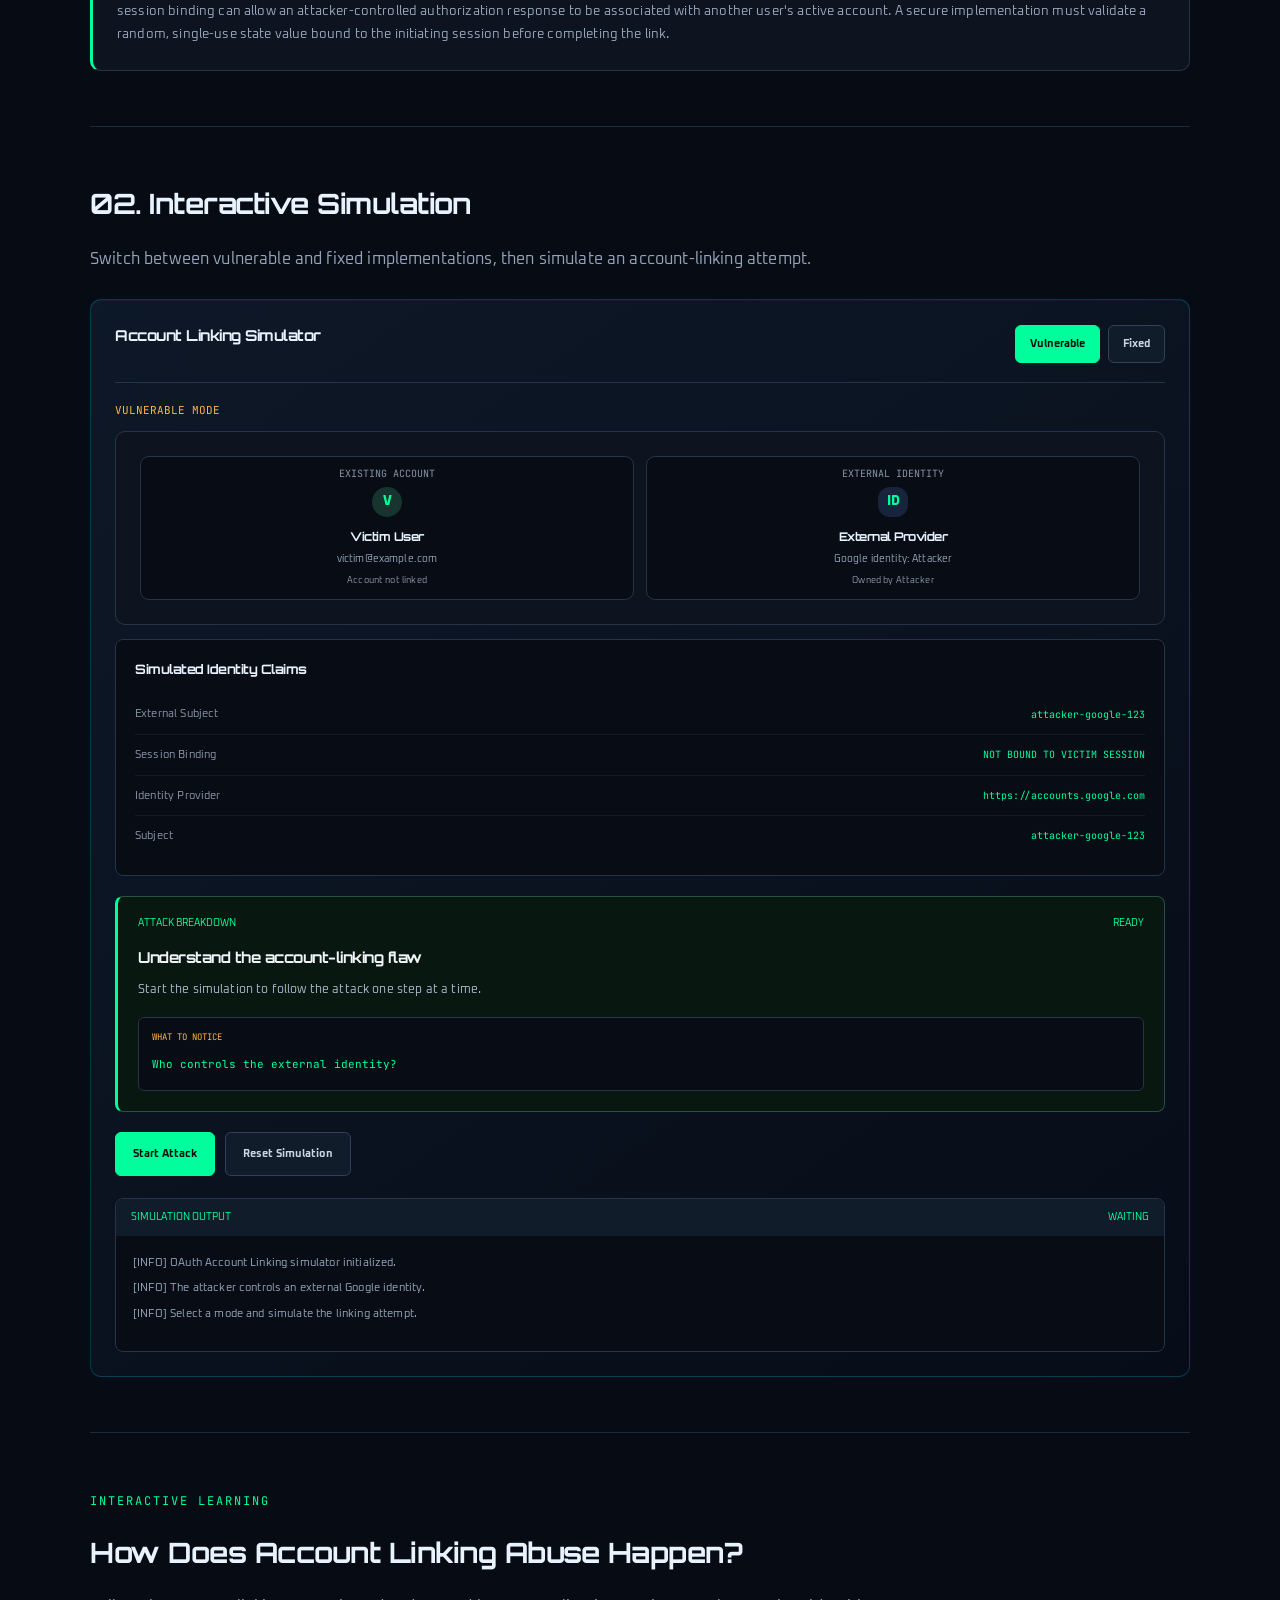
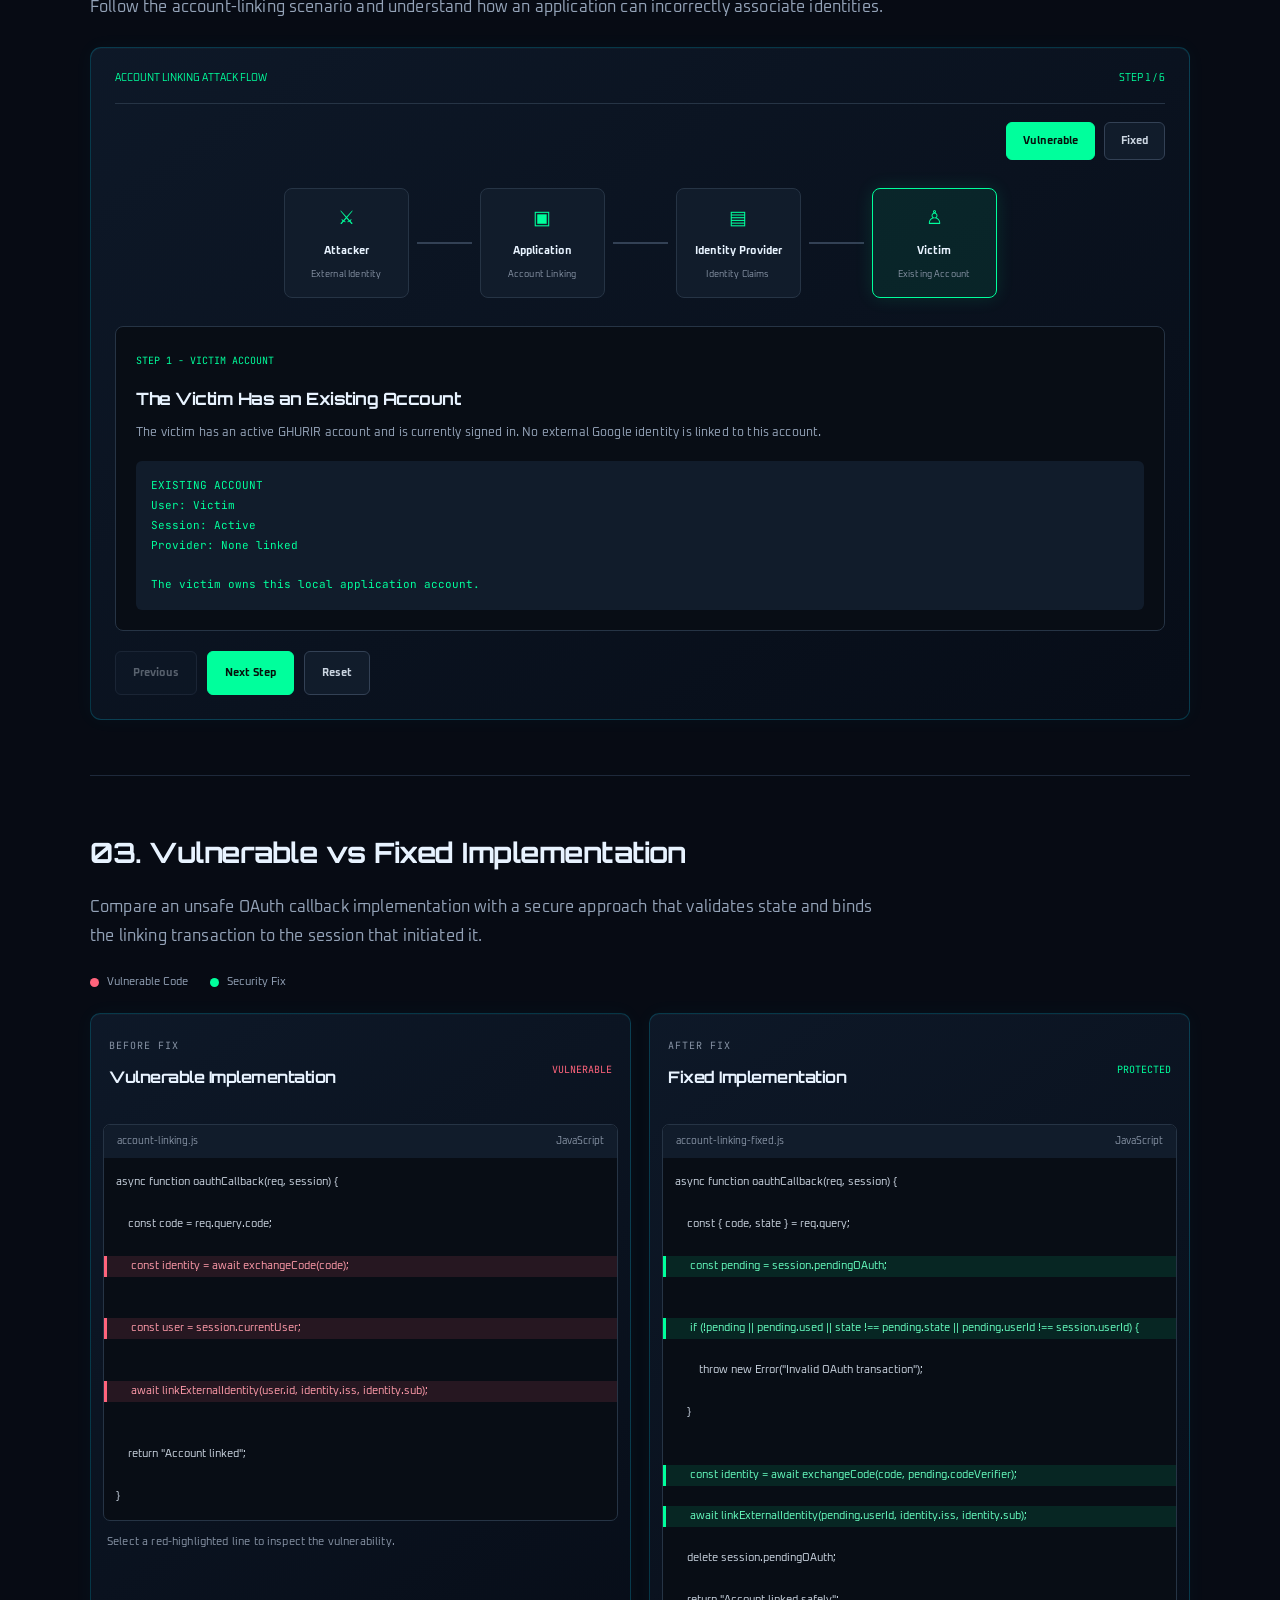
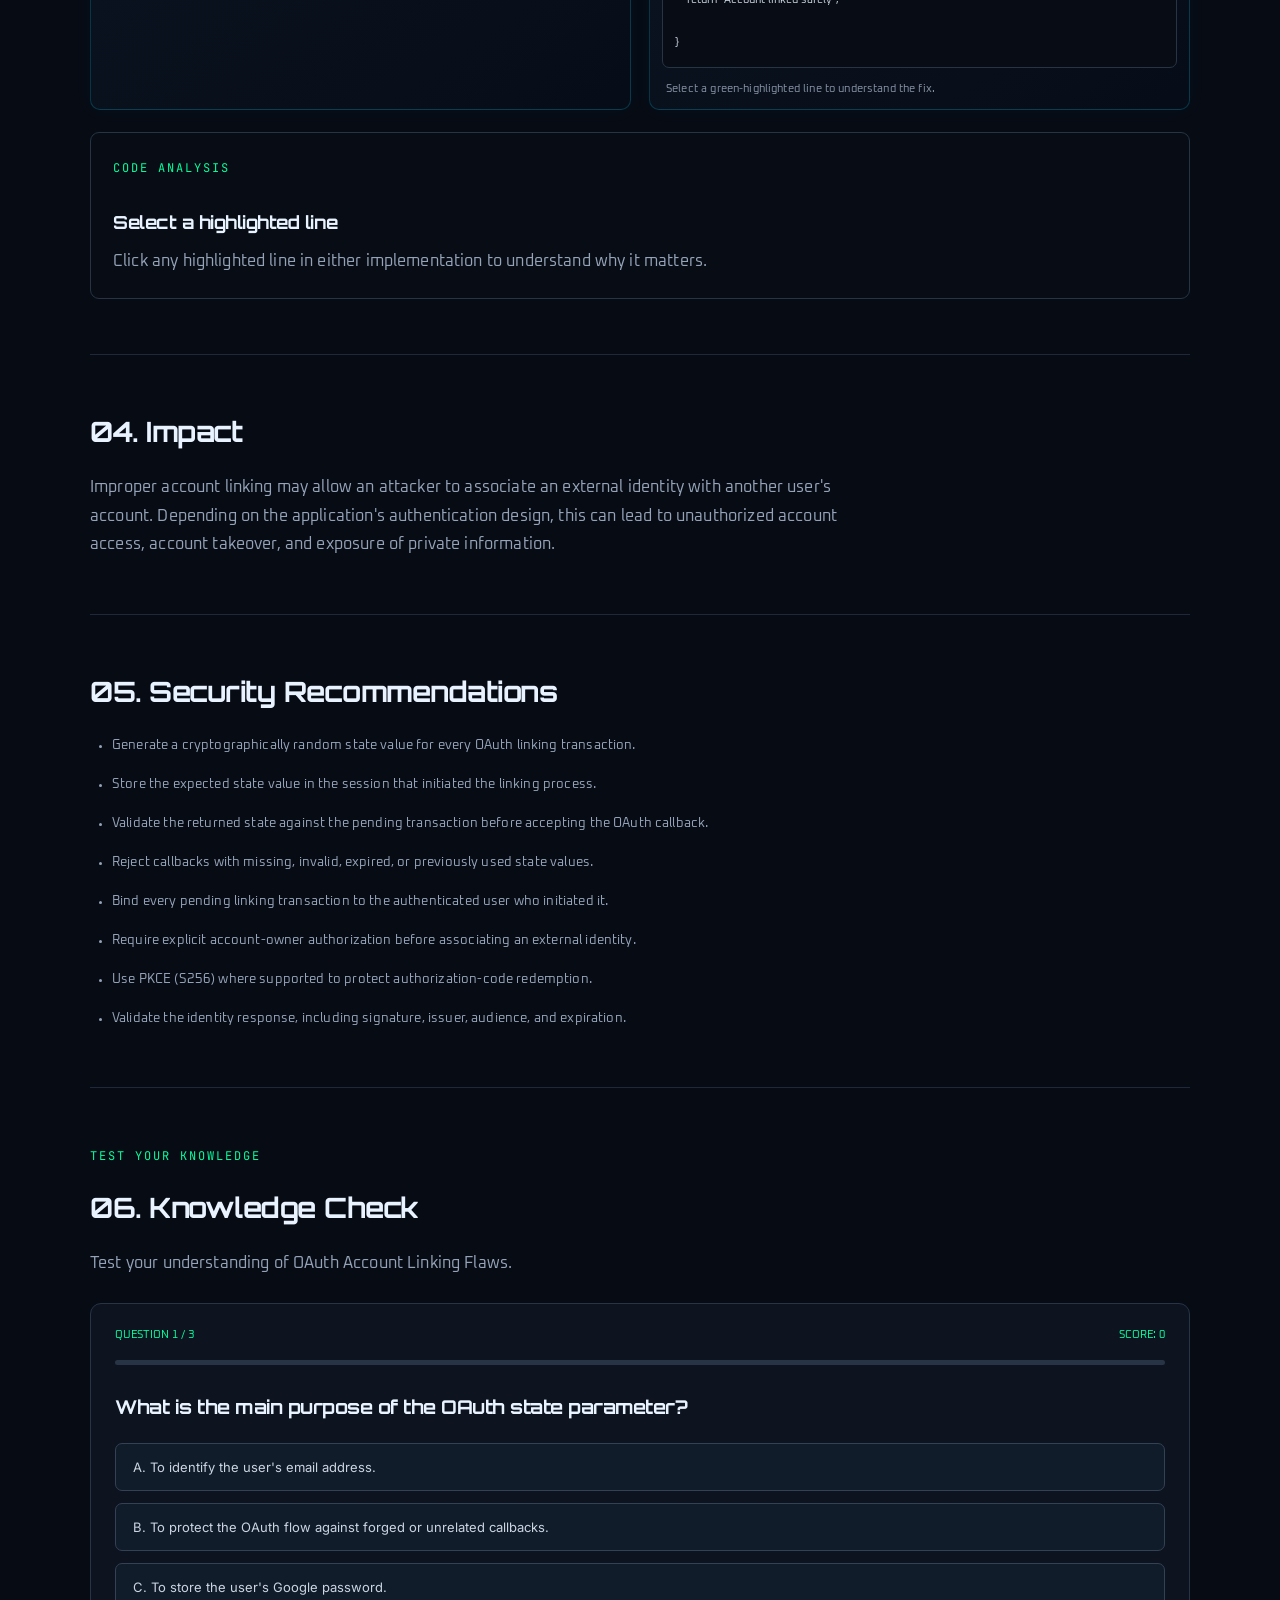
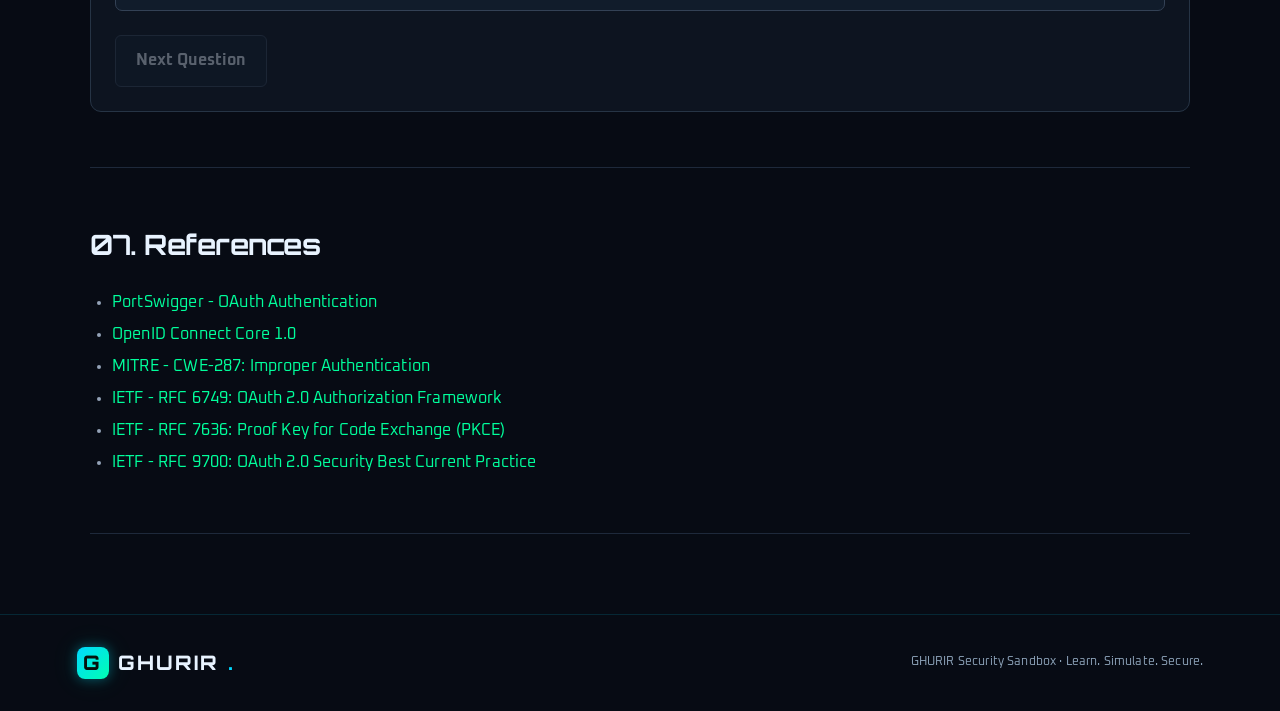
==== commit 9e213bf9: "Update OAuth account linking lab" ====
--- a/pages/oauth-linking.html
+++ b/pages/oauth-linking.html
@@ -53,12 +53,13 @@
         <h2>01. Understanding the Vulnerability</h2>
 
         <div class="oauth-understanding-intro">
-            <h3>What is Account Linking?</h3>
+            <h3>What is OAuth Account Linking?</h3>
             <p>
-                Account linking allows users to connect an external identity,
-                such as Google, to an existing account. A vulnerability occurs
-                when the application links that identity without properly
-                verifying ownership and authorization.
+                OAuth account linking allows a user to connect an external
+                identity, such as Google, to an existing application account.
+                A vulnerability occurs when an application accepts an OAuth
+                linking response without ensuring that the person who started
+                the linking process is the same user whose account is being modified.
             </p>
         </div>
 
@@ -67,47 +68,52 @@
                 <span class="lab-label">THE VULNERABILITY SCENARIO</span>
                 <h3>How Does the Attack Happen?</h3>
                 <p>
-                    Consider an application that automatically links external
-                    identities based only on matching email addresses.
+                    Consider an application where a logged-in user can link
+                    an external Google identity to their account.
                 </p>
             </div>
 
             <div class="oauth-scenario-grid">
                 <article class="oauth-scenario-card">
                     <span class="scenario-number">01</span>
-                    <h4>Existing Victim Account</h4>
-                    <p>The victim already has an account in the application.</p>
-                    <code>victim@example.com</code>
+                    <h4>Attacker's Account</h4>
+                    <p>
+                        The attacker owns an account on the application and
+                        controls an external Google identity.
+                    </p>
+                    <code>attacker-google-id</code>
                 </article>
 
                 <article class="oauth-scenario-card">
                     <span class="scenario-number">02</span>
-                    <h4>Attacker's Identity</h4>
+                    <h4>Start Linking Process</h4>
                     <p>
-                        The attacker presents an external identity containing
-                        the victim's email address.
+                        The attacker initiates the OAuth linking process and
+                        receives an authorization response for their identity.
                     </p>
-                    <code>email_verified: false</code>
+                    <code>OAuth authorization code</code>
                 </article>
 
                 <article class="oauth-scenario-card">
                     <span class="scenario-number">03</span>
-                    <h4>Unsafe Account Lookup</h4>
+                    <h4>Victim's Active Session</h4>
                     <p>
-                        The application searches for an account using the
-                        email address alone.
+                        The victim is signed in to the application. The attacker
+                        tricks the victim's browser into submitting the attacker's
+                        linking response while the victim's session is active.
                     </p>
-                    <code>findUserByEmail(email)</code>
+                    <code>victim-session</code>
                 </article>
 
                 <article class="oauth-scenario-card scenario-danger">
                     <span class="scenario-number">04</span>
-                    <h4>Unauthorized Linking</h4>
+                    <h4>Unauthorized Account Linking</h4>
                     <p>
-                        The application links the attacker's external identity
-                        to the victim's account without the victim's approval.
+                        Without validating the OAuth transaction and binding it
+                        to the initiating session, the application links the
+                        attacker's external identity to the victim's account.
                     </p>
-                    <code>Account linked incorrectly</code>
+                    <code>Attacker identity → Victim account</code>
                 </article>
             </div>
         </div>
@@ -116,17 +122,21 @@
             <span class="lab-label">ROOT CAUSE</span>
             <h3>Why Does This Happen?</h3>
             <p>
-                The application treats a matching email address as proof
-                of ownership. However, the identity token can have a valid
-                signature while the email remains unverified. The application
-                must also require authentication to the existing account
-                and explicit approval from its owner.
+                The application does not properly verify that the OAuth linking
+                transaction belongs to the same user session that initiated it.
+                Missing or incorrectly validated state and session binding can
+                allow an attacker-controlled authorization response to be
+                associated with another user's active account. A secure
+                implementation must validate a random, single-use state value
+                bound to the initiating session before completing the link.
             </p>
         </div>
     </section>
 
 
     <!-- SIMULATION -->
+
+
 
     <section class="lab-section" id="oauthSimulation">
         <h2>02. Interactive Simulation</h2>
@@ -174,7 +184,7 @@
                     <span>EXTERNAL IDENTITY</span>
                     <div class="oauth-provider-icon">ID</div>
                     <h4>External Provider</h4>
-                    <p id="externalEmail">victim@example.com</p>
+                    <p id="externalEmail">Google identity: Attacker</p>
                     <small id="externalIdentityStatus">Unverified identity</small>
                 </div>
 
@@ -184,23 +194,23 @@
                 <h4>Simulated Identity Claims</h4>
 
                 <div class="oauth-claim">
-                    <label>Email</label>
-                    <code id="claimEmail">victim@example.com</code>
+                    <label>External Subject</label>
+                    <code id="claimEmail">attacker-google-123</code>
                 </div>
 
                 <div class="oauth-claim">
-                    <label>Email Verified</label>
-                    <code id="claimVerified">false</code>
+                    <label>Session Binding</label>
+                    <code id="claimVerified">NOT BOUND TO VICTIM SESSION</code>
                 </div>
 
                 <div class="oauth-claim">
-                    <label>Issuer</label>
-                    <code>https://identity.example</code>
+                    <label>Identity Provider</label>
+                    <code>https://accounts.google.com</code>
                 </div>
 
                 <div class="oauth-claim">
                     <label>Subject</label>
-                    <code>external-user-123</code>
+                    <code>attacker-google-123</code>
                 </div>
             </div>
 
@@ -342,9 +352,9 @@
         <h2>03. Vulnerable vs Fixed Implementation</h2>
 
         <p>
-            Compare an unsafe account-linking implementation
-            with a safer approach that verifies identity and
-            requires authorization from the existing account owner.
+            Compare an unsafe OAuth callback implementation with a secure
+            approach that validates state and binds the linking transaction
+            to the session that initiated it.
         </p>
 
         <div class="comparison-legend">
@@ -368,18 +378,15 @@
                         <span>account-linking.js</span>
                         <span>JavaScript</span>
                     </div>
-                    <pre class="comparison-code"><code><span class="code-line">function linkAccount(user, identity) {</span>
-<span class="code-line critical-line" data-explanation="The application takes the email claim from the external identity. At this point, the email has not been proven to belong to the person requesting the link.">    const email = identity.email;</span>
+                    <pre class="comparison-code"><code><span class="code-line">async function oauthCallback(req, session) {</span>
+<span class="code-line">    const code = req.query.code;</span>
+<span class="code-line critical-line" data-explanation="The application reads the authorization code but never validates the returned OAuth state against a pending transaction stored in the initiating session.">    const identity = await exchangeCode(code);</span>
 <span class="code-line"></span>
-<span class="code-line critical-line" data-explanation="The application searches for an existing local account using only the supplied email. A matching email does not prove that the external identity belongs to that account owner.">    const existingUser = findUserByEmail(email);</span>
+<span class="code-line critical-line" data-explanation="The application uses whichever user happens to be logged in when the callback arrives, instead of verifying which user initiated the linking transaction.">    const user = session.currentUser;</span>
 <span class="code-line"></span>
-<span class="code-line">    if (existingUser) {</span>
-<span class="code-line critical-line" data-explanation="This is the dangerous operation: the application attaches the external subject to the existing user's account without requiring that user to authenticate or approve the linking.">        existingUser.providerId = identity.subject;</span>
+<span class="code-line critical-line" data-explanation="This attaches the attacker's external identity to the victim's account when the victim's session receives the attacker's callback.">    await linkExternalIdentity(user.id, identity.iss, identity.sub);</span>
 <span class="code-line"></span>
-<span class="code-line">        return "Account linked";</span>
-<span class="code-line">    }</span>
-<span class="code-line"></span>
-<span class="code-line">    return "User not found";</span>
+<span class="code-line">    return "Account linked";</span>
 <span class="code-line">}</span></code></pre>
                 </div>
 
@@ -400,28 +407,17 @@
                         <span>account-linking-fixed.js</span>
                         <span>JavaScript</span>
                     </div>
-                    <pre class="comparison-code"><code><span class="code-line">function linkAccount(user, identity) {</span>
-<span class="code-line fix-line" data-explanation="The person must first authenticate to the existing local account. This helps prove they control the account they want to link.">    if (!user.isAuthenticated) throw new Error("Login required");</span>
+                    <pre class="comparison-code"><code><span class="code-line">async function oauthCallback(req, session) {</span>
+<span class="code-line">    const { code, state } = req.query;</span>
+<span class="code-line fix-line" data-explanation="The application retrieves the pending OAuth transaction stored in the current browser session. The transaction contains the expected state and the user who initiated linking.">    const pending = session.pendingOAuth;</span>
 <span class="code-line"></span>
-<span class="code-line fix-line" data-explanation="The application validates the identity response, including its signature, trusted issuer, and subject. In a real OIDC implementation, audience and expiration must also be validated.">    if (!identity.signatureValid ||
-        !identity.issuerTrusted ||
-        !identity.subject) {</span>
-<span class="code-line">        throw new Error("Invalid identity");</span>
+<span class="code-line fix-line" data-explanation="The callback is rejected unless the state matches the session-bound transaction, the transaction is unused, and the authenticated user is the original initiator.">    if (!pending || pending.used || state !== pending.state || pending.userId !== session.userId) {</span>
+<span class="code-line">        throw new Error("Invalid OAuth transaction");</span>
 <span class="code-line">    }</span>
 <span class="code-line"></span>
-<span class="code-line fix-line" data-explanation="Because this example relies on the email claim, it must be verified by the identity provider. A valid token signature alone does not prove email ownership.">    if (!identity.emailVerified) {
-        throw new Error("Email not verified");
-    }</span>
-<span class="code-line"></span>
-<span class="code-line fix-line" data-explanation="The existing account owner must explicitly approve the linking operation. This prevents an external identity from being attached without the owner's permission.">    if (!user.confirmedLinking) {
-        throw new Error("Approval required");
-    }</span>
-<span class="code-line"></span>
-<span class="code-line fix-line" data-explanation="The external identity is stored using issuer and subject together. This is the stable OIDC identity pair, rather than relying on email as the identity identifier.">    saveIdentity(user.id, {
-        issuer: identity.issuer,
-        subject: identity.subject
-    });</span>
-<span class="code-line"></span>
+<span class="code-line fix-line" data-explanation="The authorization code is redeemed only after the transaction checks pass. A real implementation should also validate the provider response and use PKCE where supported.">    const identity = await exchangeCode(code, pending.codeVerifier);</span>
+<span class="code-line fix-line" data-explanation="The identity is linked to the user recorded in the original pending transaction, not simply whichever account happens to be active during the callback.">    await linkExternalIdentity(pending.userId, identity.iss, identity.sub);</span>
+<span class="code-line">    delete session.pendingOAuth;</span>
 <span class="code-line">    return "Account linked safely";</span>
 <span class="code-line">}</span></code></pre>
                 </div>
@@ -463,12 +459,14 @@
         <h2>05. Security Recommendations</h2>
 
         <ul class="oauth-recommendations">
-            <li>Require the user to authenticate to the existing account before linking another identity.</li>
-            <li>Require explicit user confirmation before completing the linking operation.</li>
-            <li>Validate the identity token, including its signature, issuer, audience, and expiration.</li>
-            <li>Use the trusted combination of issuer and subject as the external identity identifier.</li>
-            <li>Do not rely on an email address alone to identify or link an account.</li>
-            <li>When email is used, verify that the identity provider confirms email ownership.</li>
+            <li>Generate a cryptographically random state value for every OAuth linking transaction.</li>
+            <li>Store the expected state value in the session that initiated the linking process.</li>
+            <li>Validate the returned state against the pending transaction before accepting the OAuth callback.</li>
+            <li>Reject callbacks with missing, invalid, expired, or previously used state values.</li>
+            <li>Bind every pending linking transaction to the authenticated user who initiated it.</li>
+            <li>Require explicit account-owner authorization before associating an external identity.</li>
+            <li>Use PKCE (S256) where supported to protect authorization-code redemption.</li>
+            <li>Validate the identity response, including signature, issuer, audience, and expiration.</li>
         </ul>
     </section>
 
@@ -518,6 +516,26 @@
                     MITRE - CWE-287: Improper Authentication
                 </a>
             </li>
+            <li>
+                <a href="https://datatracker.ietf.org/doc/html/rfc6749"
+                   target="_blank" rel="noopener noreferrer">
+                    IETF - RFC 6749: OAuth 2.0 Authorization Framework
+                </a>
+            </li>
+
+            <li>
+                <a href="https://datatracker.ietf.org/doc/html/rfc7636"
+                   target="_blank" rel="noopener noreferrer">
+                    IETF - RFC 7636: Proof Key for Code Exchange (PKCE)
+                </a>
+            </li>
+
+            <li>
+                <a href="https://datatracker.ietf.org/doc/html/rfc9700"
+                   target="_blank" rel="noopener noreferrer">
+                    IETF - RFC 9700: OAuth 2.0 Security Best Current Practice
+                </a>
+            </li>
         </ul>
     </section>
 
--- a/css/lab.css
+++ b/css/lab.css
@@ -1029,11 +1029,12 @@
 
 .oauth-user-card,
 .oauth-provider-card {
-    padding: 20px;
+    padding: 12px 14px;
     text-align: center;
     border: 1px solid #263445;
     border-radius: 9px;
     background: #080d15;
+    min-height: 155px;
 }
 
 .oauth-user-card > span,
@@ -1044,16 +1045,16 @@
 
 .oauth-avatar,
 .oauth-provider-icon {
-    width: 48px;
-    height: 48px;
-    margin: 17px auto 12px;
+    width: 36px;
+    height: 36px;
+    margin: 10px auto 8px;
     display: grid;
     place-items: center;
     border-radius: 50%;
     background: #17352e;
     color: #00ff9c;
     font-weight: 900;
-    font-size: 18px;
+    font-size: 15px;
 }
 
 .oauth-provider-icon {
@@ -1077,7 +1078,7 @@
 .oauth-user-card small,
 .oauth-provider-card small {
     display: block;
-    margin-top: 13px;
+    margin-top: 8px;
     color: #8793a5;
     font-size: 10px;
 }
@@ -2598,3 +2599,56 @@
     color: #94a3b8;
     font-size: 13px;
 }
+
+/* COMPACT OAUTH ACCOUNT CARDS */
+#oauthSimulation .oauth-scenario {
+    display: grid !important;
+    grid-template-columns: repeat(2, minmax(0, 1fr)) !important;
+    gap: 12px !important;
+    margin: 14px 0 !important;
+    align-items: stretch;
+}
+
+.oauth-user-card,
+.oauth-provider-card {
+    min-width: 0;
+    min-height: 125px !important;
+    padding: 10px 8px !important;
+    display: flex;
+    flex-direction: column;
+    align-items: center;
+    justify-content: center;
+}
+
+.oauth-avatar,
+.oauth-provider-icon {
+    width: 30px !important;
+    height: 30px !important;
+    min-width: 30px;
+    margin: 7px auto !important;
+    font-size: 13px !important;
+}
+
+.oauth-user-card h4,
+.oauth-provider-card h4 {
+    font-size: 12px !important;
+    margin: 3px 0 !important;
+}
+
+.oauth-user-card p,
+.oauth-provider-card p {
+    font-size: 10px !important;
+    margin: 2px 0 !important;
+}
+
+.oauth-user-card small,
+.oauth-provider-card small {
+    font-size: 9px !important;
+    margin-top: 5px !important;
+}
+
+@media (max-width: 520px) {
+    #oauthSimulation .oauth-scenario {
+        grid-template-columns: 1fr !important;
+    }
+}
